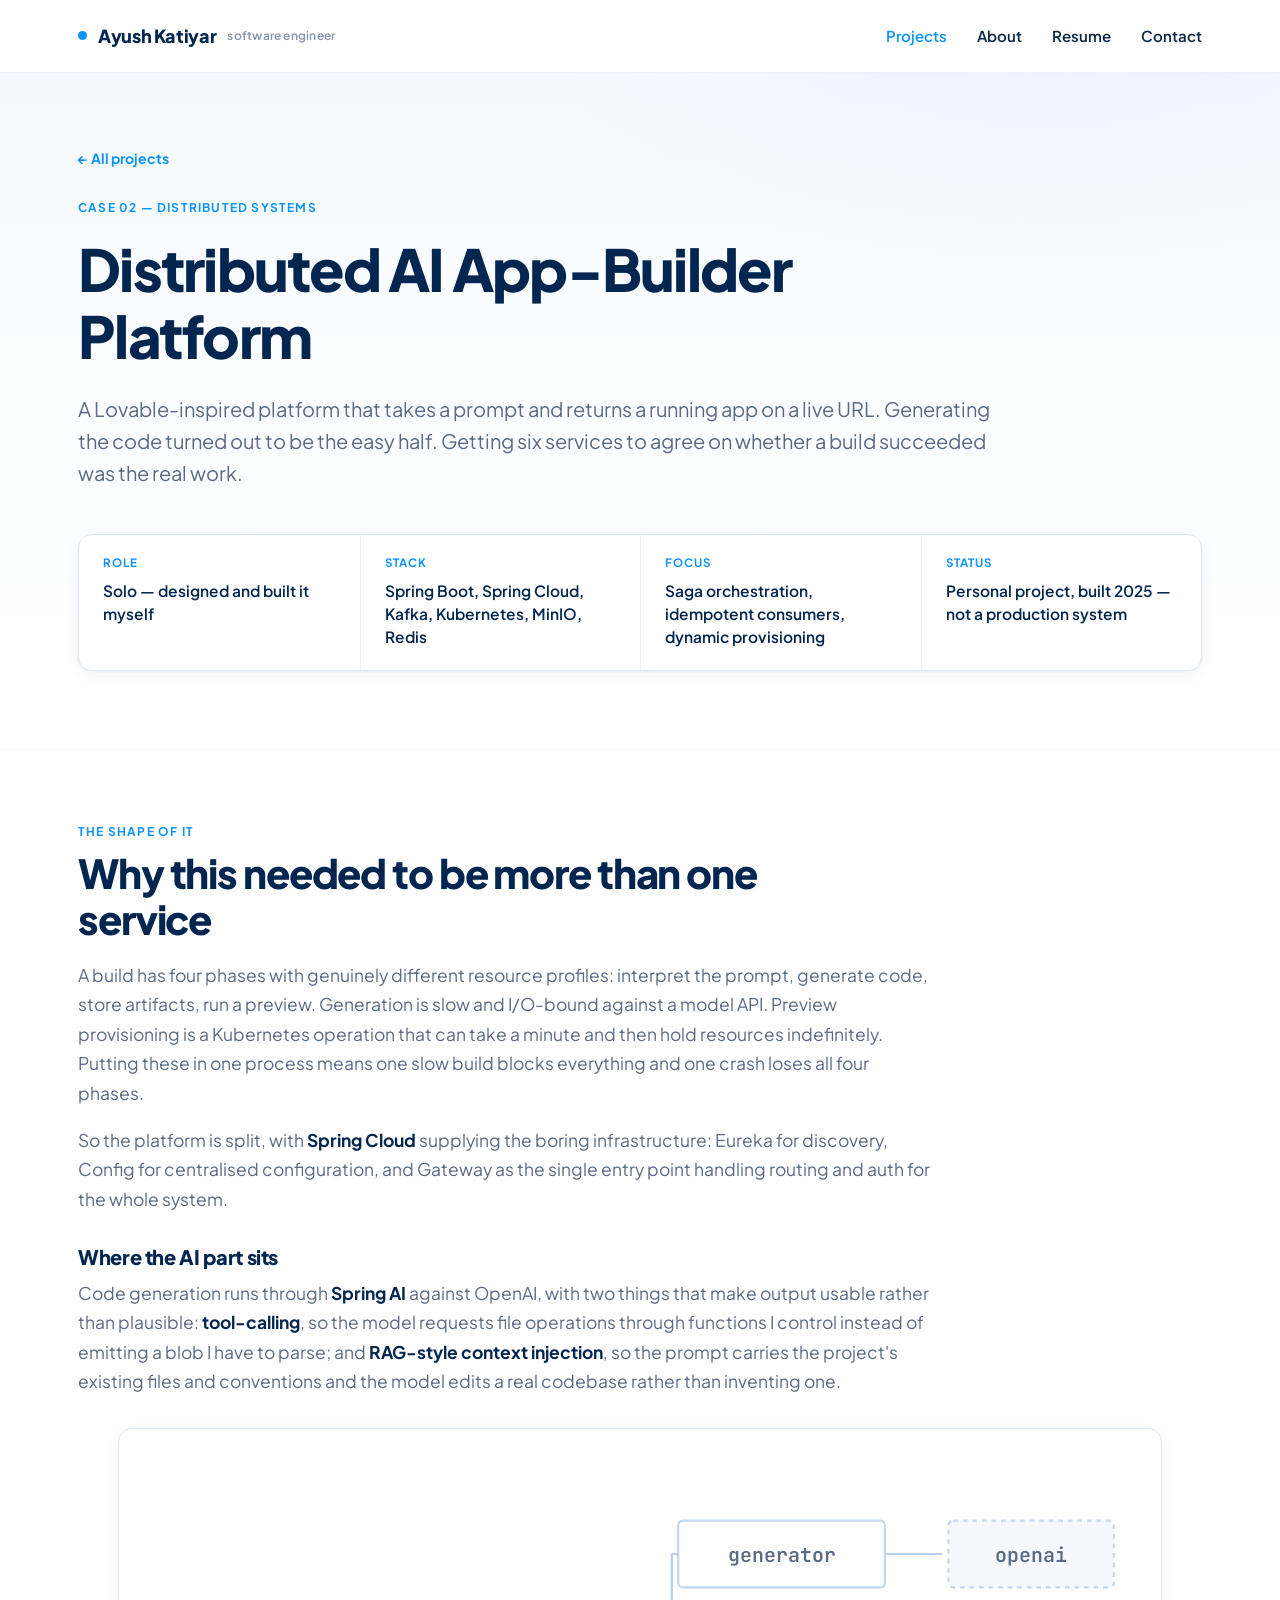
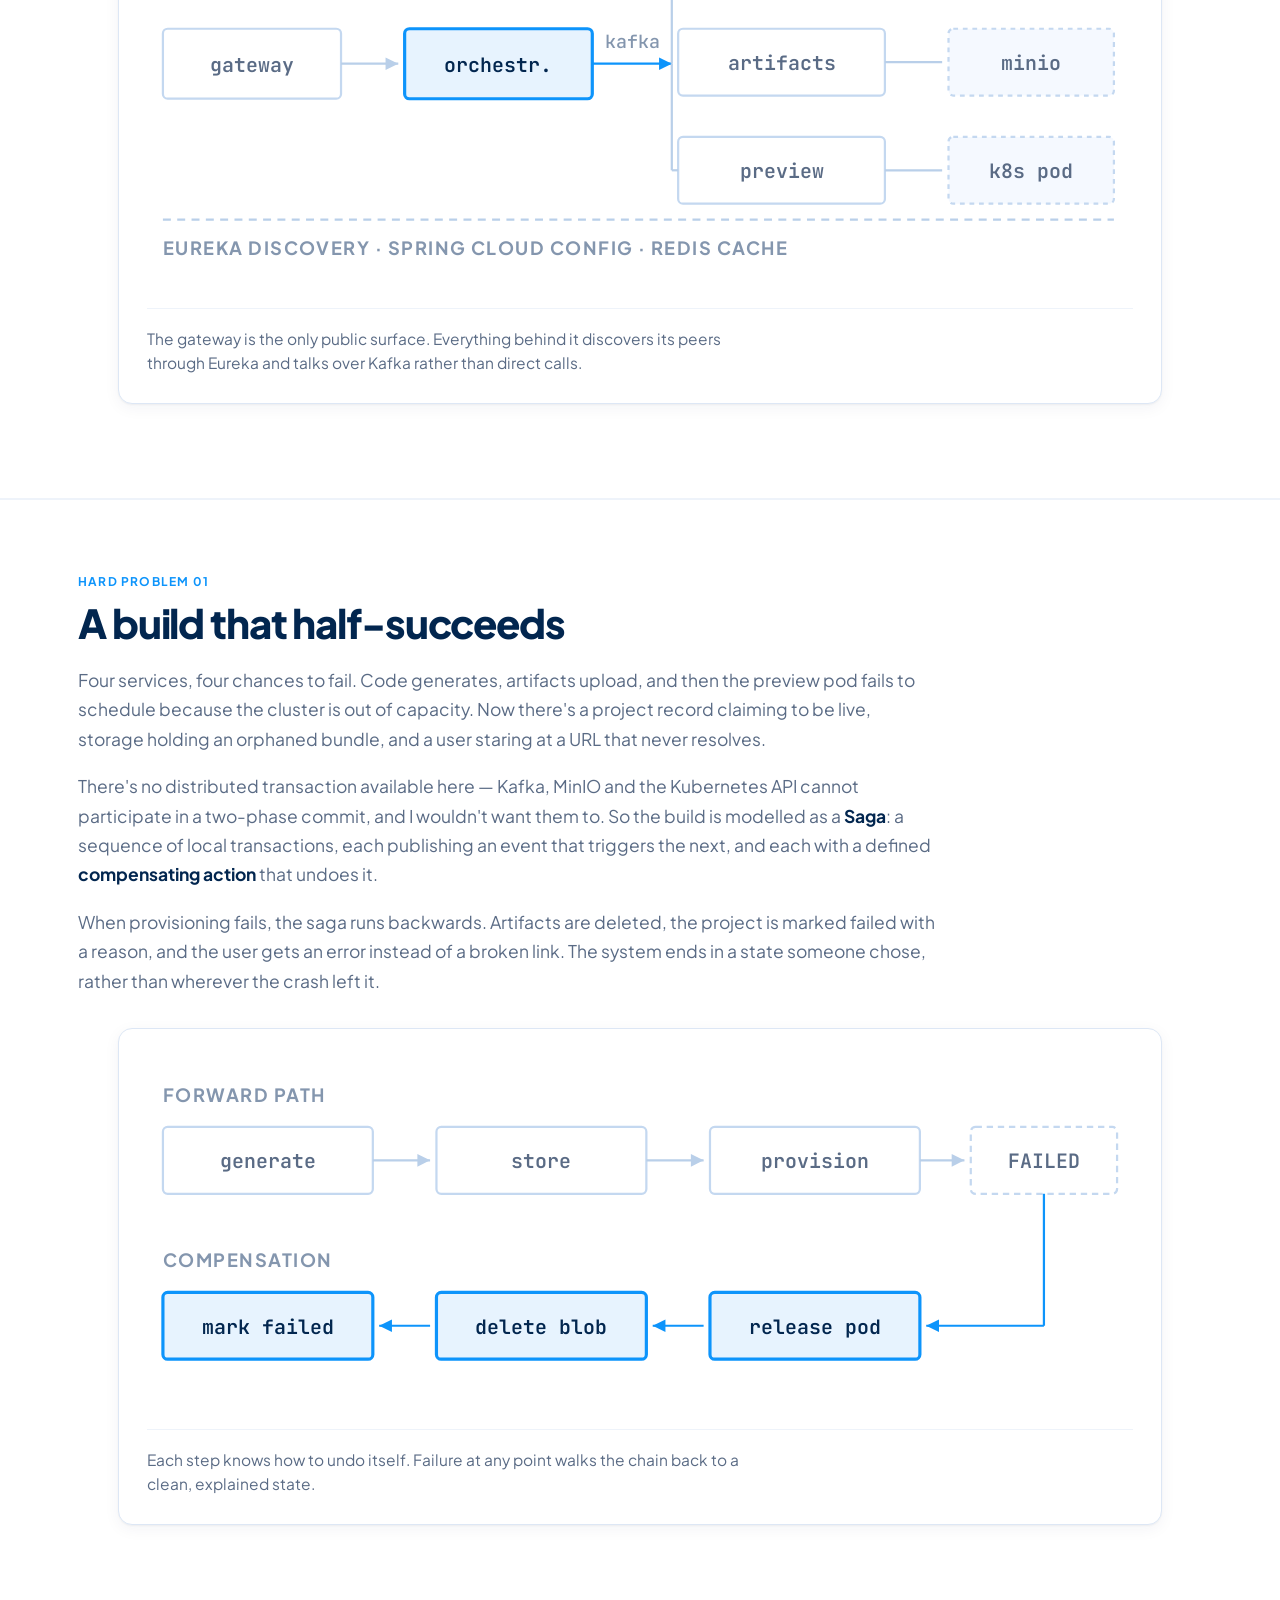
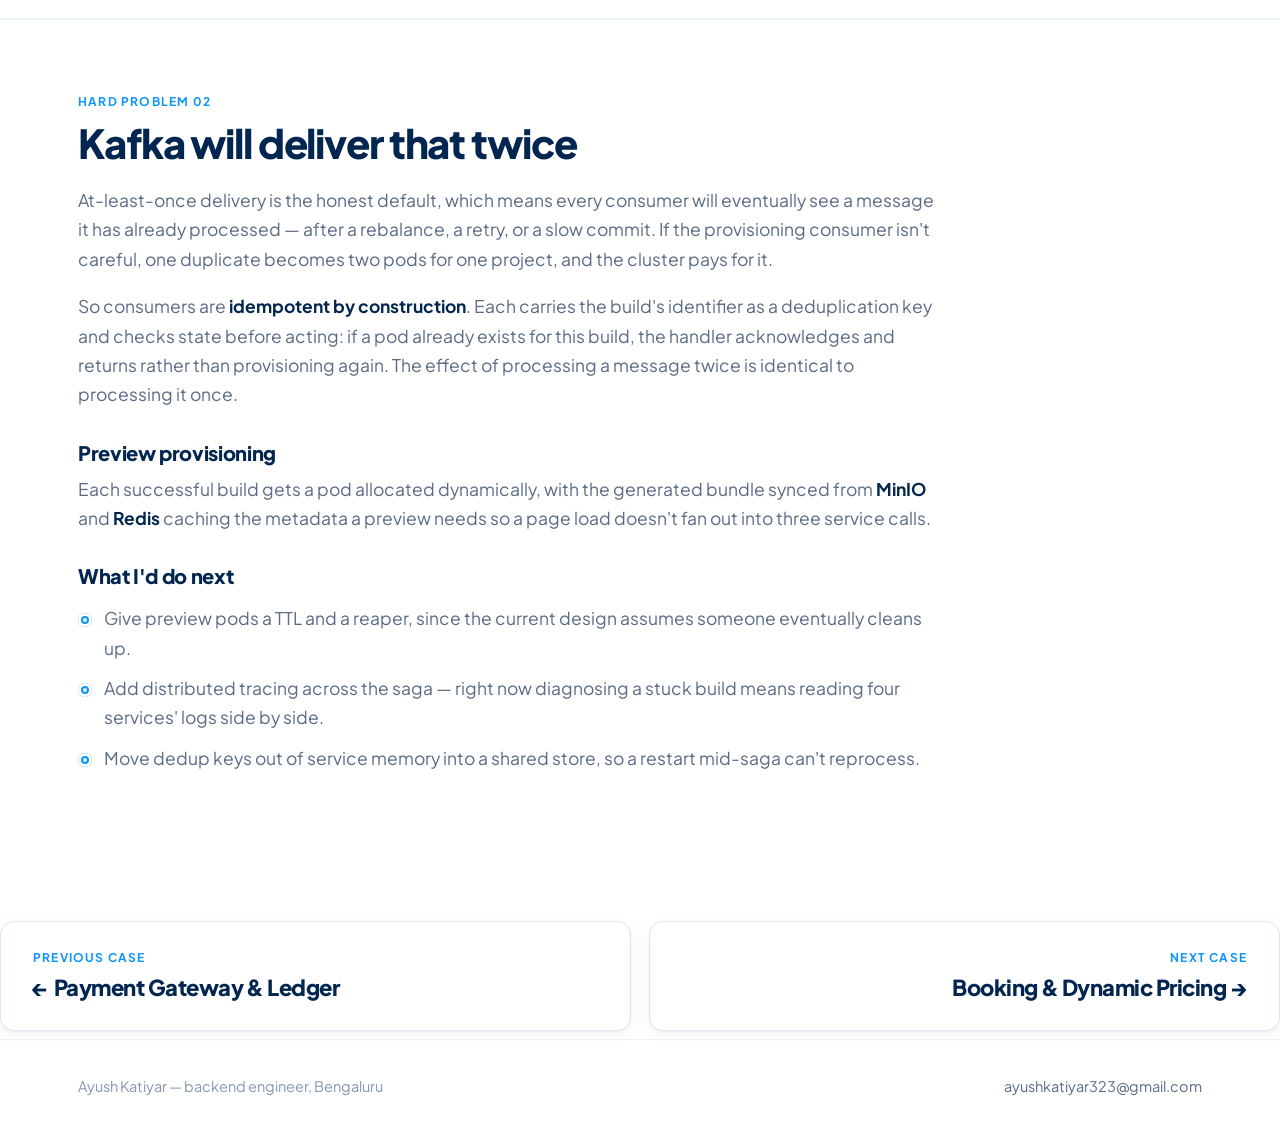
==== ai-platform.html @ 24a3d7e9 "Add portfolio site" ====
<!DOCTYPE html>
<html lang="en">
<head>
<meta charset="utf-8">
<meta name="viewport" content="width=device-width, initial-scale=1">
<title>Distributed AI App-Builder Platform — Ayush Katiyar</title>
<meta name="description" content="A Lovable-inspired microservices platform on Spring Cloud and Kubernetes, using a Kafka Saga with idempotent consumers to keep four services consistent.">
<meta name="theme-color" content="#FFFFFF">
<link rel="preconnect" href="https://fonts.googleapis.com">
<link rel="preconnect" href="https://fonts.gstatic.com" crossorigin>
<link href="https://fonts.googleapis.com/css2?family=Plus+Jakarta+Sans:wght@400;500;600;700;800&family=JetBrains+Mono:wght@400;500;600&display=swap" rel="stylesheet">
<link rel="stylesheet" href="styles.css">
<script>if(!window.matchMedia('(prefers-reduced-motion: reduce)').matches&&'IntersectionObserver' in window){document.documentElement.className+=' anim'}</script>
<link rel="icon" href="data:image/svg+xml,<svg xmlns='http://www.w3.org/2000/svg' viewBox='0 0 100 100'><rect width='100' height='100' rx='22' fill='%2302264F'/><text y='70' x='50' font-size='54' text-anchor='middle' font-family='Helvetica,Arial' font-weight='700' fill='%23FFFFFF'>ak</text></svg>">
</head>
<body class="case">

<nav class="nav">
  <div class="wrap">
    <a class="mark" href="index.html">
      <span class="dot" aria-hidden="true"></span>
      Ayush Katiyar
      <span class="sub">software engineer</span>
    </a>
    <ul>
      <li><a href="index.html#projects" aria-current="true">Projects</a></li>
      <li><a href="index.html#about">About</a></li>
      <li class="hide-sm"><a href="Ayush_Katiyar_Resume.pdf" download>Resume</a></li>
      <li><a href="index.html#contact">Contact</a></li>
    </ul>
  </div>
</nav>

<header class="case-hero">
  <div class="wrap">
    <a class="back" href="index.html#projects">← All projects</a>
    <p class="label label-y" style="margin-top:30px">Case 02 — Distributed systems</p>
    <h1>Distributed AI App-Builder Platform</h1>
    <p class="lede">A Lovable-inspired platform that takes a prompt and returns a running app on a live URL. Generating the code turned out to be the easy half. Getting six services to agree on whether a build succeeded was the real work.</p>
    <dl class="spec">
      <div><dt>Role</dt><dd>Solo — designed and built it myself</dd></div>
      <div><dt>Stack</dt><dd>Spring Boot, Spring Cloud, Kafka, Kubernetes, MinIO, Redis</dd></div>
      <div><dt>Focus</dt><dd>Saga orchestration, idempotent consumers, dynamic provisioning</dd></div>
      <div><dt>Status</dt><dd>Personal project, built 2025 — not a production system</dd></div>
    </dl>
  </div>
</header>

<main>

  <section>
    <div class="wrap">
      <div class="case-body">
        <p class="label">The shape of it</p>
        <div>
          <h2>Why this needed to be more than one service</h2>
          <div class="prose">
            <p>A build has four phases with genuinely different resource profiles: interpret the prompt, generate code, store artifacts, run a preview. Generation is slow and I/O-bound against a model API. Preview provisioning is a Kubernetes operation that can take a minute and then hold resources indefinitely. Putting these in one process means one slow build blocks everything and one crash loses all four phases.</p>
            <p>So the platform is split, with <b>Spring Cloud</b> supplying the boring infrastructure: Eureka for discovery, Config for centralised configuration, and Gateway as the single entry point handling routing and auth for the whole system.</p>
            <h3>Where the AI part sits</h3>
            <p>Code generation runs through <b>Spring AI</b> against OpenAI, with two things that make output usable rather than plausible: <b>tool-calling</b>, so the model requests file operations through functions I control instead of emitting a blob I have to parse; and <b>RAG-style context injection</b>, so the prompt carries the project's existing files and conventions and the model edits a real codebase rather than inventing one.</p>
          </div>

          <figure class="figure">
            <svg viewBox="0 0 620 270" role="img" aria-label="Architecture: gateway routes to generator, artifact and preview services, each registered with Eureka and communicating over Kafka.">
              <g class="node"><rect x="10" y="108" width="112" height="44" rx="3"/><text x="66" y="135" text-anchor="middle">gateway</text></g>
              <line class="edge" x1="122" y1="130" x2="158" y2="130"/>
              <polygon class="arrow" points="158,130 150,126 150,134"/>

              <g class="node on"><rect x="162" y="108" width="118" height="44" rx="3"/><text x="221" y="135" text-anchor="middle">orchestr.</text></g>

              <line class="edge y" x1="280" y1="130" x2="330" y2="130"/>
              <polygon class="arrow y" points="330,130 322,126 322,134"/>
              <text class="edge-label" x="305" y="120" text-anchor="middle">kafka</text>

              <g class="node"><rect x="334" y="40" width="130" height="42" rx="3"/><text x="399" y="66" text-anchor="middle">generator</text></g>
              <g class="node"><rect x="334" y="108" width="130" height="42" rx="3"/><text x="399" y="134" text-anchor="middle">artifacts</text></g>
              <g class="node"><rect x="334" y="176" width="130" height="42" rx="3"/><text x="399" y="202" text-anchor="middle">preview</text></g>

              <line class="edge" x1="330" y1="130" x2="330" y2="61"/><line class="edge" x1="330" y1="61" x2="334" y2="61"/>
              <line class="edge" x1="330" y1="130" x2="330" y2="197"/><line class="edge" x1="330" y1="197" x2="334" y2="197"/>

              <line class="edge" x1="464" y1="61" x2="500" y2="61"/>
              <g class="node ghost"><rect x="504" y="40" width="104" height="42" rx="3"/><text x="556" y="66" text-anchor="middle">openai</text></g>
              <line class="edge" x1="464" y1="129" x2="500" y2="129"/>
              <g class="node ghost"><rect x="504" y="108" width="104" height="42" rx="3"/><text x="556" y="134" text-anchor="middle">minio</text></g>
              <line class="edge" x1="464" y1="197" x2="500" y2="197"/>
              <g class="node ghost"><rect x="504" y="176" width="104" height="42" rx="3"/><text x="556" y="202" text-anchor="middle">k8s pod</text></g>

              <text class="lane-label" x="10" y="250">EUREKA DISCOVERY · SPRING CLOUD CONFIG · REDIS CACHE</text>
              <line class="edge dashed" x1="10" y1="228" x2="608" y2="228"/>
            </svg>
            <figcaption>
              <p>The gateway is the only public surface. Everything behind it discovers its peers through Eureka and talks over Kafka rather than direct calls.</p>
            </figcaption>
          </figure>
        </div>
      </div>
    </div>
  </section>

  <hr class="rule">

  <section>
    <div class="wrap">
      <div class="case-body">
        <p class="label">Hard problem 01</p>
        <div>
          <h2>A build that half-succeeds</h2>
          <div class="prose">
            <p>Four services, four chances to fail. Code generates, artifacts upload, and then the preview pod fails to schedule because the cluster is out of capacity. Now there's a project record claiming to be live, storage holding an orphaned bundle, and a user staring at a URL that never resolves.</p>
            <p>There's no distributed transaction available here — Kafka, MinIO and the Kubernetes API cannot participate in a two-phase commit, and I wouldn't want them to. So the build is modelled as a <b>Saga</b>: a sequence of local transactions, each publishing an event that triggers the next, and each with a defined <b>compensating action</b> that undoes it.</p>
            <p>When provisioning fails, the saga runs backwards. Artifacts are deleted, the project is marked failed with a reason, and the user gets an error instead of a broken link. The system ends in a state someone chose, rather than wherever the crash left it.</p>
          </div>

          <figure class="figure">
            <svg viewBox="0 0 620 220" role="img" aria-label="Saga: generate, store, provision steps forward with compensating actions running backward on failure.">
              <text class="lane-label" x="10" y="28">FORWARD PATH</text>
              <g class="node"><rect x="10" y="44" width="132" height="42" rx="3"/><text x="76" y="70" text-anchor="middle">generate</text></g>
              <g class="node"><rect x="182" y="44" width="132" height="42" rx="3"/><text x="248" y="70" text-anchor="middle">store</text></g>
              <g class="node"><rect x="354" y="44" width="132" height="42" rx="3"/><text x="420" y="70" text-anchor="middle">provision</text></g>
              <g class="node terminal"><rect x="518" y="44" width="92" height="42" rx="3"/><text x="564" y="70" text-anchor="middle">FAILED</text></g>

              <line class="edge" x1="142" y1="65" x2="178" y2="65"/><polygon class="arrow" points="178,65 170,61 170,69"/>
              <line class="edge" x1="314" y1="65" x2="350" y2="65"/><polygon class="arrow" points="350,65 342,61 342,69"/>
              <line class="edge" x1="486" y1="65" x2="514" y2="65"/><polygon class="arrow" points="514,65 506,61 506,69"/>

              <text class="lane-label" x="10" y="132">COMPENSATION</text>
              <g class="node on"><rect x="10" y="148" width="132" height="42" rx="3"/><text x="76" y="174" text-anchor="middle">mark failed</text></g>
              <g class="node on"><rect x="182" y="148" width="132" height="42" rx="3"/><text x="248" y="174" text-anchor="middle">delete blob</text></g>
              <g class="node on"><rect x="354" y="148" width="132" height="42" rx="3"/><text x="420" y="174" text-anchor="middle">release pod</text></g>

              <line class="edge y" x1="350" y1="169" x2="318" y2="169"/><polygon class="arrow y" points="318,169 326,165 326,173"/>
              <line class="edge y" x1="178" y1="169" x2="146" y2="169"/><polygon class="arrow y" points="146,169 154,165 154,173"/>
              <line class="edge y" x1="564" y1="86" x2="564" y2="169"/><line class="edge y" x1="564" y1="169" x2="490" y2="169"/>
              <polygon class="arrow y" points="490,169 498,165 498,173"/>
            </svg>
            <figcaption>
              <p>Each step knows how to undo itself. Failure at any point walks the chain back to a clean, explained state.</p>
            </figcaption>
          </figure>
        </div>
      </div>
    </div>
  </section>

  <hr class="rule">

  <section>
    <div class="wrap">
      <div class="case-body">
        <p class="label">Hard problem 02</p>
        <div>
          <h2>Kafka will deliver that twice</h2>
          <div class="prose">
            <p>At-least-once delivery is the honest default, which means every consumer will eventually see a message it has already processed — after a rebalance, a retry, or a slow commit. If the provisioning consumer isn't careful, one duplicate becomes two pods for one project, and the cluster pays for it.</p>
            <p>So consumers are <b>idempotent by construction</b>. Each carries the build's identifier as a deduplication key and checks state before acting: if a pod already exists for this build, the handler acknowledges and returns rather than provisioning again. The effect of processing a message twice is identical to processing it once.</p>
            <h3>Preview provisioning</h3>
            <p>Each successful build gets a pod allocated dynamically, with the generated bundle synced from <b>MinIO</b> and <b>Redis</b> caching the metadata a preview needs so a page load doesn't fan out into three service calls.</p>
            <h3>What I'd do next</h3>
            <ul>
              <li>Give preview pods a TTL and a reaper, since the current design assumes someone eventually cleans up.</li>
              <li>Add distributed tracing across the saga — right now diagnosing a stuck build means reading four services' logs side by side.</li>
              <li>Move dedup keys out of service memory into a shared store, so a restart mid-saga can't reprocess.</li>
            </ul>
          </div>
        </div>
      </div>
    </div>
  </section>

  <div class="nextprev">
    <a href="payment-gateway.html">
      <span class="label">Previous case</span>
      <h3>← Payment Gateway &amp; Ledger</h3>
    </a>
    <a class="r" href="booking-engine.html">
      <span class="label">Next case</span>
      <h3>Booking &amp; Dynamic Pricing →</h3>
    </a>
  </div>

</main>

<footer>
  <div class="wrap">
    <span>Ayush Katiyar — backend engineer, Bengaluru</span>
    <span><a href="mailto:ayushkatiyar323@gmail.com?subject=Hi%20Ayush" data-email="ayushkatiyar323@gmail.com">ayushkatiyar323@gmail.com</a></span>
  </div>
</footer>

<script src="app.js"></script>
</body>
</html>
---- styles.css ----
/* ============================================================
   Ayush Katiyar — portfolio
   Fintech-product visual language: navy type on white,
   dodger-blue actions, rounded cards, soft blue shadows.
   ============================================================ */

:root{
  --white:#FFFFFF;
  --tint:#F5F9FF;
  --tint-2:#EBF3FF;
  --navy:#02264F;
  --navy-2:#063A78;
  --ink:#0B2545;
  --muted:#5A6B85;
  --muted-2:#8496AE;
  --line:#DDE7F5;
  --line-2:#EEF3FA;
  --blue:#0D94FB;
  --blue-dark:#0A7BD1;
  --blue-soft:#E7F3FE;
  --green:#12A67B;
  --shadow:0 1px 2px rgba(2,38,82,.05),0 4px 16px rgba(2,38,82,.05);
  --shadow-lift:0 8px 30px rgba(2,38,82,.11);

  --sans:"Plus Jakarta Sans",system-ui,-apple-system,sans-serif;
  --mono:"JetBrains Mono",ui-monospace,monospace;

  --r:14px;
  --r-sm:10px;
  --gutter:28px;
  --max:1180px;
}

*{box-sizing:border-box}
html{-webkit-text-size-adjust:100%;scroll-behavior:smooth}
body{
  margin:0;
  background:var(--white);
  color:var(--ink);
  font:400 17.5px/1.68 var(--sans);
  -webkit-font-smoothing:antialiased;
}
::selection{background:var(--blue);color:#fff}
h1,h2,h3,h4{font-family:var(--sans);color:var(--navy);margin:0;line-height:1.14;letter-spacing:-.022em;font-weight:800}
p{margin:0}
a{color:var(--blue);text-decoration:none}
a:hover{color:var(--blue-dark)}
:focus-visible{outline:2.5px solid var(--blue);outline-offset:3px;border-radius:4px}
img,svg{max-width:100%}
code{font-family:var(--mono);font-size:.9em;background:var(--tint-2);color:var(--navy-2);padding:2px 6px;border-radius:5px}

.wrap{width:100%;max-width:var(--max);margin:0 auto;padding:0 var(--gutter)}
.rule{border:0;border-top:1px solid var(--line-2);margin:0}

/* eyebrow label */
.label{
  font:700 12px/1 var(--sans);
  letter-spacing:.1em;text-transform:uppercase;color:var(--blue);
}
.label-y{color:var(--blue)}

/* pill badge */
.badge{
  display:inline-flex;align-items:center;gap:9px;
  background:var(--blue-soft);color:var(--navy-2);
  border-radius:999px;padding:9px 16px;
  font:600 14px/1 var(--sans);
}
.badge .dot{width:8px;height:8px;border-radius:50%;background:var(--green);flex:none}

/* ---------------- nav ---------------- */
.nav{
  position:sticky;top:0;z-index:40;
  background:rgba(255,255,255,.92);
  backdrop-filter:blur(12px);
  border-bottom:1px solid var(--line-2);
}
.nav .wrap{display:flex;align-items:center;gap:24px;height:72px}
.nav .mark{
  display:flex;align-items:center;gap:11px;flex:1;min-width:0;
  font-weight:800;font-size:18px;color:var(--navy);letter-spacing:-.02em;
}
.nav .mark:hover{color:var(--navy)}
.nav .mark .dot{width:9px;height:9px;border-radius:50%;background:var(--blue);flex:none}
.nav .mark .sub{font:600 12px/1 var(--sans);color:var(--muted-2);letter-spacing:.02em}
.nav ul{display:flex;align-items:center;gap:30px;margin:0;padding:0;list-style:none}
.nav ul a{font:600 15px/1 var(--sans);color:var(--ink)}
.nav ul a:hover{color:var(--blue)}
.nav ul a[aria-current]{color:var(--blue)}

/* ---------------- buttons ---------------- */
.btn{
  display:inline-flex;align-items:center;justify-content:center;gap:8px;
  font:700 15px/1 var(--sans);
  padding:15px 24px;border-radius:999px;
  border:1.5px solid var(--line);background:var(--white);color:var(--navy);
  cursor:pointer;box-shadow:var(--shadow);
  transition:border-color .16s ease,color .16s ease,box-shadow .2s ease,transform .16s ease,background .16s ease;
}
.btn:hover{border-color:var(--blue);color:var(--blue);box-shadow:var(--shadow-lift);transform:translateY(-2px)}
.btn-fill{background:var(--blue);border-color:var(--blue);color:#fff}
.btn-fill:hover{background:var(--blue-dark);border-color:var(--blue-dark);color:#fff}
.btn-ghost{background:transparent;border-color:rgba(255,255,255,.35);color:#fff;box-shadow:none}
.btn-ghost:hover{background:rgba(255,255,255,.1);border-color:#fff;color:#fff}

/* ---------------- hero ---------------- */
.hero{
  position:relative;overflow:hidden;
  background:
    radial-gradient(900px 460px at 78% -8%,var(--tint-2) 0%,rgba(235,243,255,0) 70%),
    linear-gradient(180deg,var(--tint) 0%,var(--white) 78%);
}
.hero-top{padding:88px 0 60px;position:relative}
.hero h1{
  font-size:clamp(38px,5.6vw,66px);
  max-width:20ch;margin-top:26px;letter-spacing:-.03em;line-height:1.08;
}
.hero h1 em{font-style:normal;color:var(--blue)}
.hero .lede{
  margin-top:24px;max-width:56ch;color:var(--muted);
  font-size:clamp(17.5px,1.6vw,20px);line-height:1.62;
}
.hero .lede b{color:var(--navy);font-weight:700}
.hero-actions{display:flex;flex-wrap:wrap;gap:12px;margin-top:34px}
.hero-meta{
  display:flex;flex-wrap:wrap;gap:8px;margin-top:38px;align-items:center;
}
.hero-meta span{
  font:600 13px/1 var(--sans);color:var(--muted);
  background:var(--white);border:1px solid var(--line);
  border-radius:999px;padding:9px 14px;box-shadow:var(--shadow);
}
.hero-meta span::before{content:none}

/* work peek cards at the fold */
.peek{padding-bottom:64px}
.peek-head{display:flex;justify-content:space-between;align-items:baseline;padding:0 0 20px;gap:20px}
.peek-head .label{color:var(--muted-2)}
.peek-grid{display:grid;grid-template-columns:repeat(3,1fr);gap:18px;background:transparent;border:0}
.peek-card{
  background:var(--white);border:1px solid var(--line);border-radius:var(--r);
  padding:26px 24px 24px;display:flex;flex-direction:column;gap:11px;
  box-shadow:var(--shadow);
  transition:box-shadow .22s ease,transform .22s ease,border-color .22s ease;
}
.peek-card:hover{box-shadow:var(--shadow-lift);transform:translateY(-4px);border-color:var(--blue)}
.peek-card h3{font-size:20px;line-height:1.25}
.peek-card p{font-size:15.5px;color:var(--muted);line-height:1.5}
.peek-card .go{margin-top:auto;font:700 14px/1 var(--sans);color:var(--blue);display:inline-block}

/* ---------------- stat band ---------------- */
.stats{background:var(--navy);border:0;padding:56px 0}
.stat-grid{display:grid;grid-template-columns:repeat(4,1fr);gap:20px}
.stat{color:#fff}
.stat .n{font-size:clamp(32px,3.8vw,46px);font-weight:800;letter-spacing:-.03em;color:#fff;line-height:1.05}
.stat .n small{font-size:.55em;font-weight:700;color:var(--blue);margin-left:2px}
.stat p{margin-top:10px;color:#AFC6E4;font-size:15px;line-height:1.45}

/* ---------------- sections ---------------- */
section{padding:92px 0;border-top:1px solid var(--line-2)}
.section-tint{background:var(--tint)}
.sec-head{display:grid;grid-template-columns:1fr;gap:0;margin-bottom:52px;max-width:none}
.sec-head h2{font-size:clamp(30px,4.2vw,46px);letter-spacing:-.028em;max-width:24ch;margin-top:14px}
.sec-head .sub{color:var(--muted);margin-top:18px;max-width:62ch;font-size:18px}

/* ---------------- work list ---------------- */
.entry{
  display:grid;grid-template-columns:minmax(0,1fr) 340px;gap:30px;
  background:var(--white);border:1px solid var(--line);border-radius:var(--r);
  padding:32px;margin-bottom:22px;box-shadow:var(--shadow);
  transition:box-shadow .22s ease,border-color .22s ease;
}
.entry:hover{box-shadow:var(--shadow-lift);border-color:#C9DDF6}
.entry:last-of-type{margin-bottom:0}
.entry-main{display:flex;flex-direction:column;min-width:0}
.entry-cta{margin-top:auto;padding-top:24px}
.entry h3{font-size:clamp(23px,2.6vw,30px);letter-spacing:-.026em}
.entry h3 a{color:var(--navy)}
.entry h3 a:hover{color:var(--blue)}
.entry .kicker{margin-bottom:12px}
.entry .body{color:var(--muted);margin-top:14px;max-width:60ch;font-size:17px}
.entry .body b{color:var(--navy);font-weight:700}
.stack{display:flex;flex-wrap:wrap;gap:7px;margin-top:18px}
.stack span{
  font:600 12.5px/1 var(--mono);color:var(--navy-2);
  background:var(--blue-soft);border-radius:6px;padding:8px 10px;
}
.entry .aside{
  background:var(--tint);border:1px solid var(--line-2);border-radius:var(--r-sm);
  padding:24px;align-self:stretch;
}
.entry .aside dt{
  font:700 12px/1 var(--sans);letter-spacing:.09em;text-transform:uppercase;
  color:var(--blue);margin-bottom:9px;
}
.entry .aside dd{margin:0 0 18px;color:var(--muted);font-size:15.5px;line-height:1.55}
.entry .aside dd:last-child{margin-bottom:0}

/* ---------------- about ---------------- */
.about-grid{display:grid;grid-template-columns:1.1fr .9fr;gap:56px}
.prose p{margin-bottom:18px;color:var(--muted);font-size:17.5px}
.prose p:last-child{margin-bottom:0}
.prose b{color:var(--navy);font-weight:700}
.pull{
  font-size:clamp(21px,2.4vw,27px);font-weight:700;line-height:1.35;
  letter-spacing:-.02em;color:var(--navy);
  background:var(--blue-soft);border-left:4px solid var(--blue);
  border-radius:0 var(--r-sm) var(--r-sm) 0;
  padding:24px 26px;margin:32px 0;
}
.principles{margin:0;padding:0;list-style:none;counter-reset:p;display:grid;gap:14px}
.principles li{
  counter-increment:p;background:var(--white);
  border:1px solid var(--line);border-radius:var(--r-sm);padding:22px 24px;
  display:grid;grid-template-columns:38px 1fr;gap:16px;box-shadow:var(--shadow);
  transition:border-color .2s ease,box-shadow .2s ease;
}
.principles li:hover{border-color:var(--blue);box-shadow:var(--shadow-lift)}
.principles li::before{
  content:counter(p,decimal-leading-zero);
  font:800 13px/1.7 var(--sans);color:var(--blue);
  background:var(--blue-soft);border-radius:8px;
  width:34px;height:34px;display:grid;place-items:center;
}
.principles h4{font-size:18.5px;letter-spacing:-.018em;line-height:1.3}
.principles p{color:var(--muted);font-size:16px;margin-top:7px;line-height:1.55}

.facts{
  background:var(--white);border:1px solid var(--line);
  border-radius:var(--r);box-shadow:var(--shadow);overflow:hidden;
}
.facts .row{display:flex;justify-content:space-between;gap:18px;padding:16px 22px;border-top:1px solid var(--line-2)}
.facts .row:first-child{border-top:none}
.facts dt{font:700 12px/1.6 var(--sans);letter-spacing:.08em;text-transform:uppercase;color:var(--muted-2)}
.facts dd{margin:0;text-align:right;font-size:16px;font-weight:600;color:var(--navy)}
.edu{margin-top:26px;background:var(--white);border:1px solid var(--line);border-radius:var(--r);padding:6px 22px;box-shadow:var(--shadow)}
.edu > .label{padding-top:18px;display:block}
.edu h4{font-size:17px;margin-bottom:4px}
.edu .item{padding:18px 0;border-top:1px solid var(--line-2)}
.edu .item:first-of-type{border-top:none}
.edu p{color:var(--muted);font-size:15.5px}
.edu .score{font:700 13px/1 var(--sans);color:var(--green);margin-top:9px;letter-spacing:.02em}

/* ---------------- diagrams ---------------- */
.figure{
  border:1px solid var(--line);background:var(--white);
  border-radius:var(--r);padding:28px;box-shadow:var(--shadow);
}
.figure svg{width:100%;height:auto;display:block}
.figure figcaption{
  margin-top:22px;padding-top:18px;border-top:1px solid var(--line-2);
  color:var(--muted);font-size:15.5px;line-height:1.55;
  display:flex;gap:20px;justify-content:space-between;align-items:flex-start;flex-wrap:wrap;
}
.figure figcaption p{max-width:56ch}
.node rect{fill:var(--white);stroke:#C4D8F0;stroke-width:1.4}
.node text{font:600 12.5px var(--mono);fill:var(--muted)}
.node.on rect{stroke:var(--blue);stroke-width:2;fill:var(--blue-soft)}
.node.on text{fill:var(--navy)}
.node.terminal rect{stroke-dasharray:4 3}
.node.ghost rect{fill:var(--tint);stroke-dasharray:3 3}
.edge{stroke:#B9CFE9;stroke-width:1.4;fill:none}
.edge.dashed{stroke-dasharray:5 4}
.edge.y{stroke:var(--blue)}
.arrow{fill:#B9CFE9}
.arrow.y{fill:var(--blue)}
.edge-label{font:500 11.5px var(--mono);fill:var(--muted-2)}
.lane-label{font:700 11.5px var(--sans);fill:var(--muted-2);letter-spacing:.08em}
.lane-bg{fill:var(--tint)}
#token circle{fill:var(--blue)}
#token{transition:transform .85s cubic-bezier(.5,.05,.3,1);opacity:0}
#token.live{opacity:1}
.run{
  font:700 13.5px/1 var(--sans);
  padding:12px 18px;border:1.5px solid var(--line);border-radius:999px;
  background:var(--white);color:var(--navy);cursor:pointer;white-space:nowrap;
  transition:border-color .16s ease,color .16s ease;
}
.run:hover{border-color:var(--blue);color:var(--blue)}

/* ---------------- case study page ---------------- */
.case-hero{
  padding:70px 0 60px;
  background:
    radial-gradient(760px 380px at 82% -12%,var(--tint-2) 0%,rgba(235,243,255,0) 72%),
    linear-gradient(180deg,var(--tint) 0%,var(--white) 88%);
}
.back{font:700 14px/1 var(--sans);color:var(--blue)}
.back:hover{color:var(--blue-dark)}
.case-hero h1{font-size:clamp(33px,5vw,58px);letter-spacing:-.03em;max-width:22ch;margin-top:22px}
.case-hero .lede{margin-top:24px;max-width:62ch;color:var(--muted);font-size:clamp(17.5px,1.6vw,20px);line-height:1.62}
.spec{
  display:grid;grid-template-columns:repeat(4,1fr);gap:0;
  background:var(--white);border:1px solid var(--line);
  border-radius:var(--r);margin-top:44px;box-shadow:var(--shadow);overflow:hidden;
}
.spec div{padding:22px 24px;border-left:1px solid var(--line-2)}
.spec div:first-child{border-left:0}
.spec dt{font:700 11.5px/1 var(--sans);letter-spacing:.09em;text-transform:uppercase;color:var(--blue);margin-bottom:10px}
.spec dd{margin:0;font-size:15.5px;line-height:1.5;color:var(--navy);font-weight:600}
.case section{padding:76px 0}
.case-body{display:grid;grid-template-columns:1fr;gap:0}
.case-body > .label{margin-bottom:12px}
.case-body h2{font-size:clamp(26px,3.4vw,40px);letter-spacing:-.028em;max-width:26ch}
.case-body .prose{max-width:66ch;margin-top:20px}
.case-body .prose h3{font-size:20px;margin:32px 0 10px;letter-spacing:-.018em}
.case-body .prose ul{margin:16px 0;padding-left:0;list-style:none}
.case-body .prose li{position:relative;padding-left:26px;margin-bottom:11px;color:var(--muted)}
.case-body .prose li::before{
  content:"";position:absolute;left:0;top:.52em;
  width:14px;height:14px;border-radius:50%;
  background:var(--blue-soft);
  box-shadow:inset 0 0 0 3px var(--white),inset 0 0 0 5px var(--blue);
}
.case-body .prose li b{color:var(--navy);font-weight:700}
.case-body .figure{margin-top:32px}
.code{
  font:500 14px/1.75 var(--mono);color:#CFE3FA;
  background:var(--navy);border:0;border-radius:var(--r-sm);
  padding:22px 24px;margin-top:24px;overflow-x:auto;white-space:pre;
  box-shadow:var(--shadow);
}
.code b{color:#7CC5FF;font-weight:600}
.nextprev{display:grid;grid-template-columns:1fr 1fr;gap:18px;padding:56px 0 8px}
.nextprev a{
  background:var(--white);border:1px solid var(--line);border-radius:var(--r);
  padding:30px 32px;display:block;box-shadow:var(--shadow);
  transition:box-shadow .22s ease,border-color .22s ease,transform .22s ease;
}
.nextprev a:hover{box-shadow:var(--shadow-lift);border-color:var(--blue);transform:translateY(-3px)}
.nextprev .label{margin-bottom:11px;display:block}
.nextprev h3{font-size:22px;letter-spacing:-.024em}
.nextprev .r{text-align:right}

/* ---------------- closing CTA band ---------------- */
.cta-band{background:var(--navy);border:0;padding:82px 0}
.cta-band h2{color:#fff;font-size:clamp(29px,4vw,46px);max-width:24ch;letter-spacing:-.028em}
.cta-band p{color:#AFC6E4;margin-top:18px;max-width:52ch;font-size:18px}
.cta-band .row{display:flex;flex-wrap:wrap;gap:12px;margin-top:34px}

/* ---------------- contact ---------------- */
.contact{background:var(--tint)}
.contact h2{font-size:clamp(30px,4.4vw,50px);letter-spacing:-.03em;max-width:22ch;margin-top:16px}
.rows{
  margin-top:40px;max-width:800px;background:var(--white);
  border:1px solid var(--line);border-radius:var(--r);
  box-shadow:var(--shadow);overflow:hidden;
}
.crow{display:flex;align-items:center;gap:22px;padding:20px 26px;border-top:1px solid var(--line-2)}
.crow:first-child{border-top:none}
.crow .lbl{
  font:700 11.5px/1 var(--sans);letter-spacing:.09em;text-transform:uppercase;
  color:var(--muted-2);width:96px;flex:none;
}
.crow .val{font-size:clamp(16.5px,1.8vw,19px);font-weight:600;color:var(--navy);flex:1;min-width:0;overflow-wrap:anywhere}
.crow .val a{color:var(--navy)}
.crow .val a:hover{color:var(--blue)}
.copy{
  font:700 12px/1 var(--sans);letter-spacing:.06em;text-transform:uppercase;
  background:var(--white);border:1.5px solid var(--line);border-radius:999px;
  padding:10px 14px;color:var(--muted);cursor:pointer;
  transition:border-color .16s ease,color .16s ease;
}
.copy:hover{border-color:var(--blue);color:var(--blue)}

footer{padding:34px 0 46px;color:var(--muted-2);font-size:14.5px;border-top:1px solid var(--line-2)}
footer .wrap{display:flex;justify-content:space-between;gap:18px;flex-wrap:wrap}
footer a{color:var(--muted)}
footer a:hover{color:var(--blue)}

/* ---------------- responsive ---------------- */
@media (max-width:1000px){
  .entry{grid-template-columns:1fr;gap:24px;padding:26px}
  .entry-cta{margin-top:0;padding-top:20px}
  .about-grid{grid-template-columns:1fr;gap:44px}
  .spec{grid-template-columns:repeat(2,1fr)}
  .spec div:nth-child(3){border-left:0}
  .spec div:nth-child(n+3){border-top:1px solid var(--line-2)}
  .peek-grid{grid-template-columns:1fr}
  .stat-grid{grid-template-columns:repeat(2,1fr);gap:28px}
  section{padding:70px 0}
  .hero-top{padding:60px 0 46px}
}
@media (max-width:620px){
  :root{--gutter:20px}
  body{font-size:17px}
  .nav .wrap{height:64px;gap:14px}
  .nav .mark .sub{display:none}
  .nav ul{gap:16px}
  .nav ul li.hide-sm{display:none}
  .nav ul a{font-size:14px}
  .spec{grid-template-columns:1fr}
  .spec div{border-left:0;border-top:1px solid var(--line-2)}
  .spec div:first-child{border-top:0}
  .stat-grid{grid-template-columns:1fr;gap:24px}
  .nextprev{grid-template-columns:1fr}
  .nextprev .r{text-align:left}
  .crow{flex-wrap:wrap;gap:10px;padding:18px 20px}
  .crow .lbl{width:100%}
  .figure{padding:18px}
  .pull{padding:20px}
  .case section{padding:56px 0}
  .btn{width:100%}
  .hero-actions,.cta-band .row{flex-direction:column;align-items:stretch}
}

/* ============================================================
   MOTION — gated on html.anim, which is only added when the
   visitor has not asked for reduced motion.
   ============================================================ */

.progress{
  position:fixed;top:0;left:0;height:3px;width:100%;
  background:var(--blue);transform:scaleX(0);transform-origin:0 50%;
  z-index:60;pointer-events:none;
}
html:not(.anim) .progress{display:none}

.nav{transition:box-shadow .25s ease,background .25s ease}
.nav .wrap{transition:height .25s ease}
.nav.scrolled{box-shadow:0 2px 14px rgba(2,38,82,.07)}
.nav.scrolled .wrap{height:62px}

/* scroll reveal */
html.anim .sec-head,
html.anim .entry,
html.anim .peek-card,
html.anim .principles li,
html.anim .facts,
html.anim .edu .item,
html.anim .crow,
html.anim .spec div,
html.anim .nextprev a,
html.anim .figure,
html.anim .code,
html.anim .pull,
html.anim .stat,
html.anim .case-body h2,
html.anim .case-body .prose,
html.anim .about-grid .prose{
  opacity:0;transform:translateY(22px);
  transition:opacity .72s cubic-bezier(.22,.61,.36,1),transform .72s cubic-bezier(.22,.61,.36,1);
  will-change:opacity,transform;
}
html.anim .in{opacity:1 !important;transform:none !important}

/* hero entrance */
@keyframes riseIn{from{opacity:0;transform:translateY(24px)}to{opacity:1;transform:none}}
html.anim .hero-top .badge,
html.anim .hero h1,
html.anim .hero .lede,
html.anim .hero-actions,
html.anim .hero-meta,
html.anim .peek-head,
html.anim .case-hero .back,
html.anim .case-hero .label,
html.anim .case-hero h1,
html.anim .case-hero .lede,
html.anim .cta-band h2,
html.anim .cta-band p,
html.anim .cta-band .row{
  animation:riseIn .85s cubic-bezier(.22,.61,.36,1) both;
}
html.anim .hero-top .badge{animation-delay:.04s}
html.anim .hero h1{animation-duration:1s;animation-delay:.12s}
html.anim .hero .lede{animation-delay:.26s}
html.anim .hero-actions{animation-delay:.38s}
html.anim .hero-meta{animation-delay:.48s}
html.anim .peek-head{animation-delay:.56s}
html.anim .case-hero .back{animation-delay:.04s}
html.anim .case-hero .label{animation-delay:.1s}
html.anim .case-hero h1{animation-duration:1s;animation-delay:.16s}
html.anim .case-hero .lede{animation-delay:.3s}
html.anim .hero h1 em{display:inline-block;animation:riseIn .95s cubic-bezier(.22,.61,.36,1) .4s both}

/* the CTA band animates when scrolled to, not on load */
html.anim .cta-band h2,
html.anim .cta-band p,
html.anim .cta-band .row{animation-play-state:paused}
html.anim .cta-band.in h2,
html.anim .cta-band.in p,
html.anim .cta-band.in .row{animation-play-state:running}

/* diagram draw-in */
html.anim .figure svg .node,
html.anim .figure svg text,
html.anim .figure svg polygon,
html.anim .figure svg line,
html.anim .figure svg rect.lane-bg{
  opacity:0;
  transition:opacity .5s ease,stroke-dashoffset .85s cubic-bezier(.4,0,.3,1);
}
html.anim .figure svg.drawn .node,
html.anim .figure svg.drawn text,
html.anim .figure svg.drawn polygon,
html.anim .figure svg.drawn line,
html.anim .figure svg.drawn rect.lane-bg{opacity:1}

@keyframes glow{0%,100%{stroke-opacity:1}50%{stroke-opacity:.4}}
html.anim .node.on rect{animation:glow 2.6s ease-in-out infinite}

/* hover micro-interactions */
.peek-card .go{transition:transform .28s cubic-bezier(.22,.61,.36,1);display:inline-block}
.peek-card:hover .go{transform:translateX(6px)}
.nextprev h3{transition:transform .28s cubic-bezier(.22,.61,.36,1)}
.nextprev a:hover h3{transform:translateX(5px)}
.nextprev a.r:hover h3{transform:translateX(-5px)}
.stack span{transition:background .18s ease,color .18s ease}
.entry:hover .stack span{background:#DCEDFE}

@media (prefers-reduced-motion:reduce){
  *,*::before,*::after{
    animation-duration:.001ms !important;
    animation-iteration-count:1 !important;
    transition-duration:.001ms !important;
  }
  .progress{display:none}
}

/* ---------------- toast ---------------- */
.toast{
  position:fixed;left:50%;bottom:26px;z-index:70;
  transform:translate(-50%,14px);
  background:var(--navy);color:#fff;
  font:600 14.5px/1.3 var(--sans);
  padding:14px 20px;border-radius:999px;
  box-shadow:0 10px 30px rgba(2,38,82,.28);
  opacity:0;pointer-events:none;
  transition:opacity .22s ease,transform .22s ease;
  max-width:calc(100vw - 40px);text-align:center;
}
.toast.show{opacity:1;transform:translate(-50%,0)}
@media (prefers-reduced-motion:reduce){
  .toast{transition:none}
}
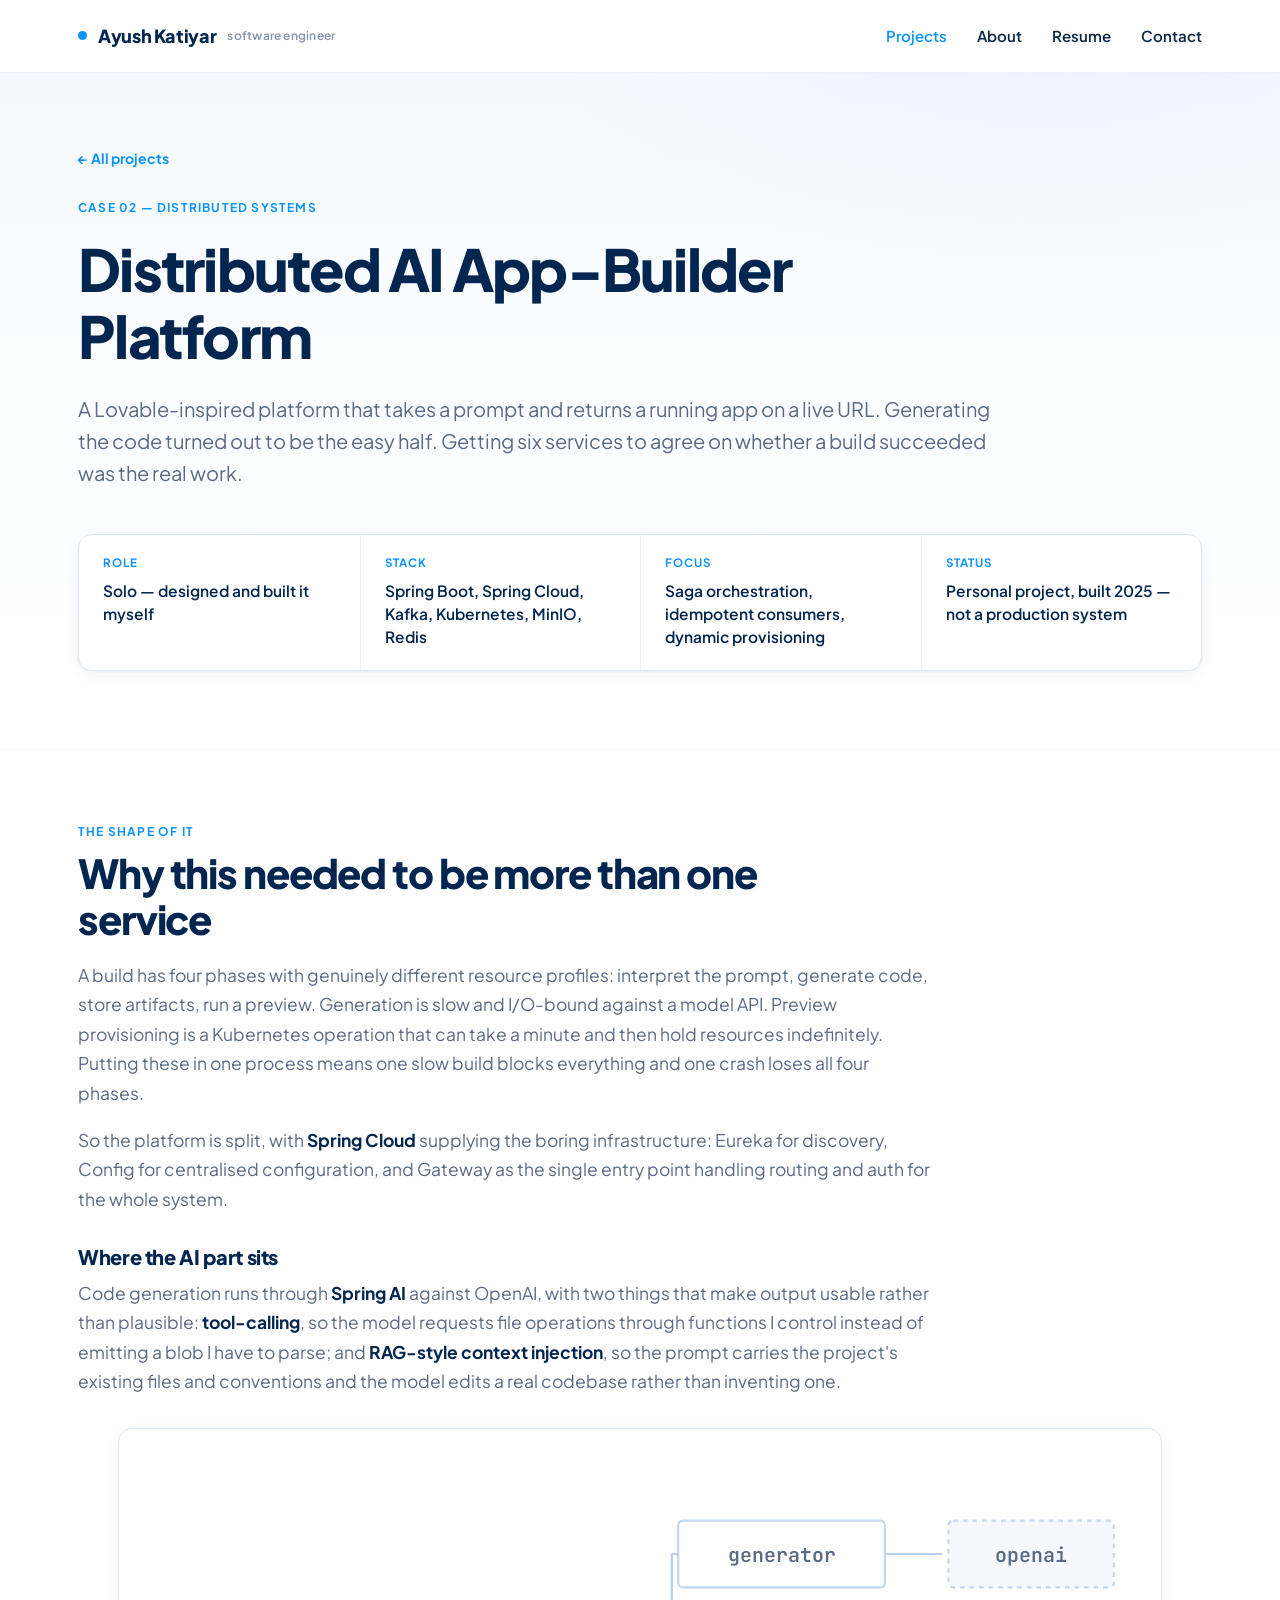
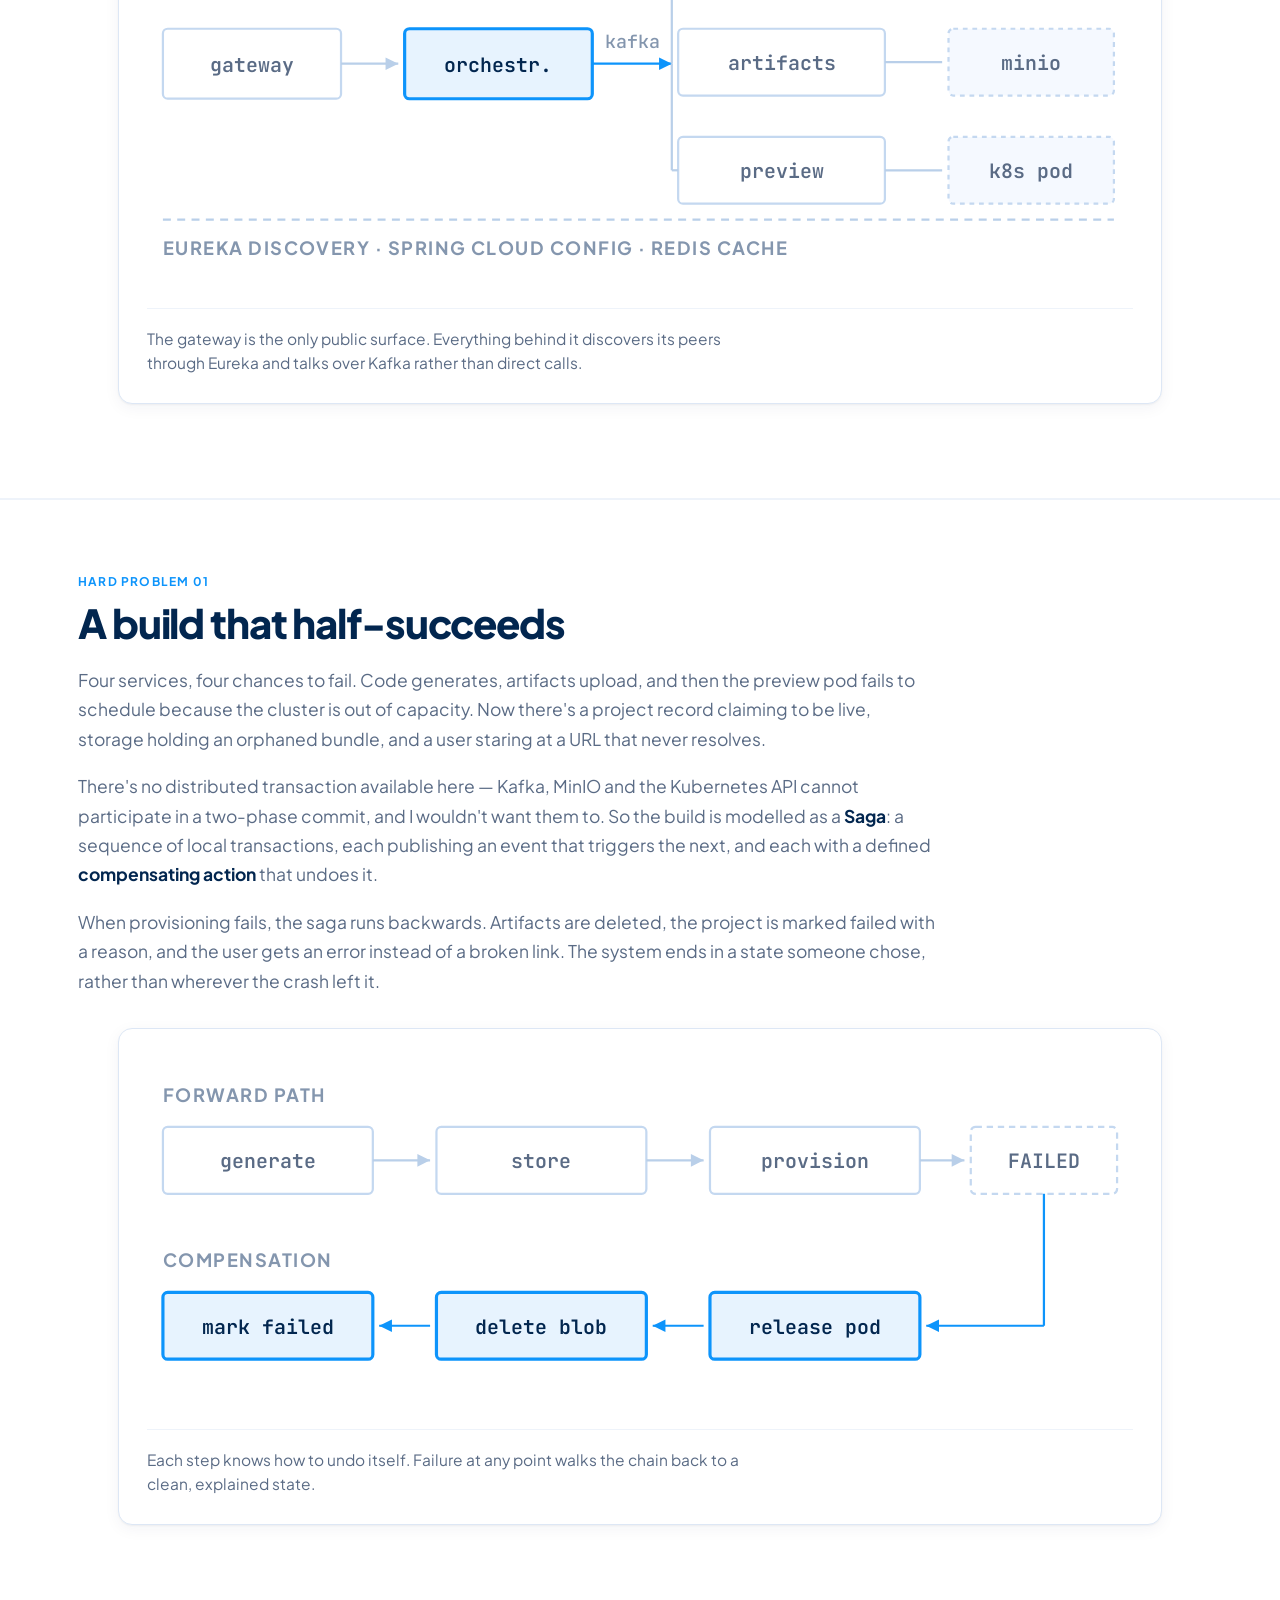
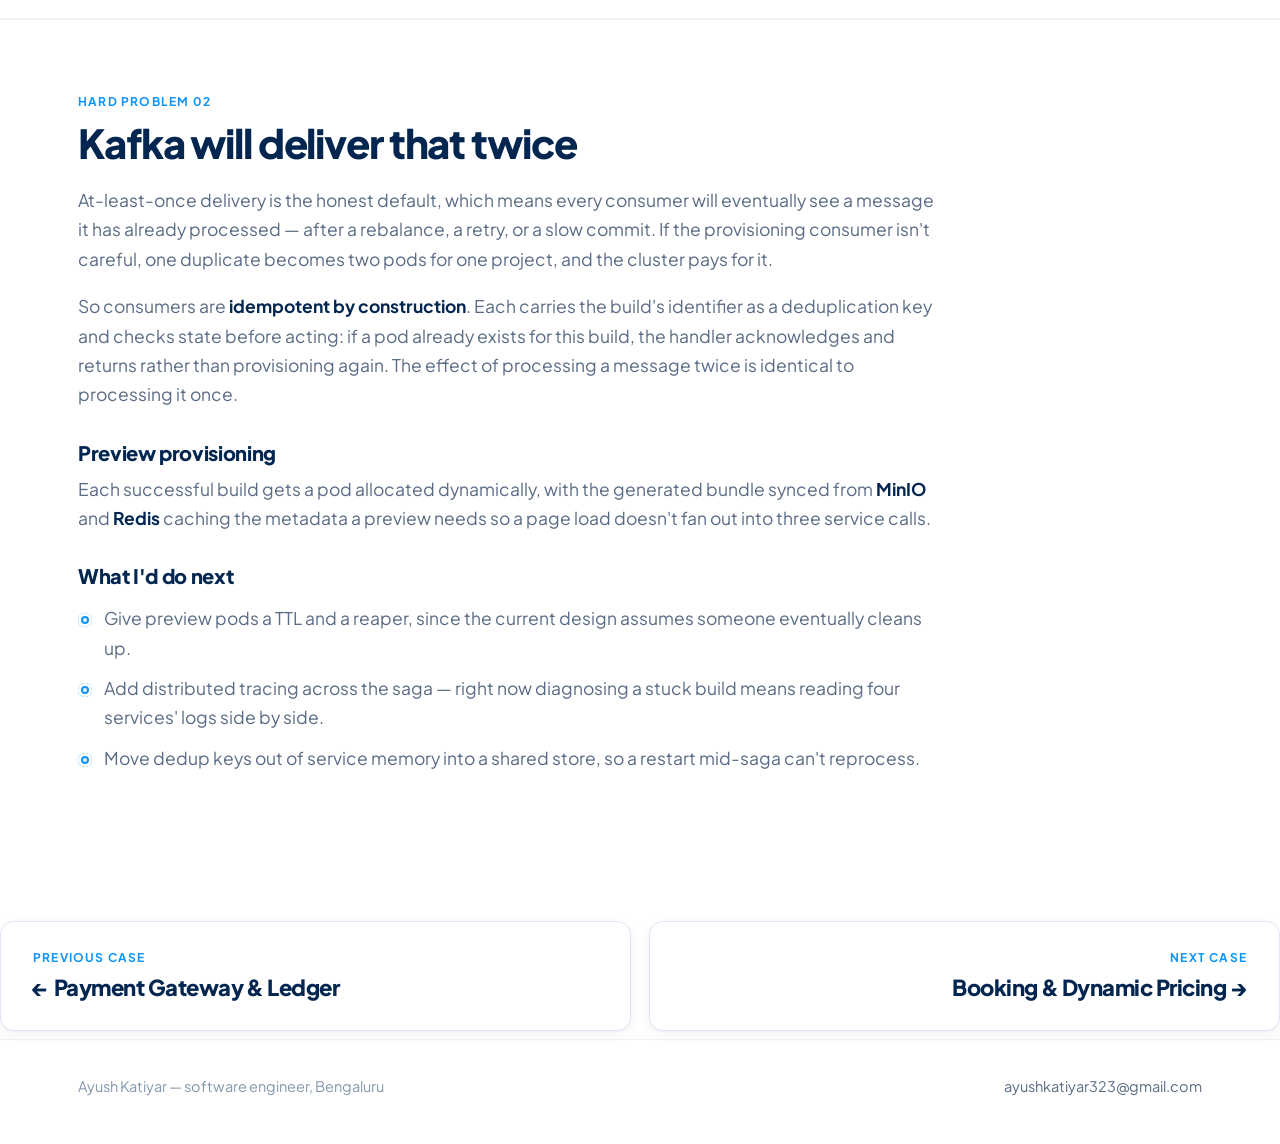
==== commit 4b7bbc5f: "Bug fix header and footer mismatch" ====
--- a/ai-platform.html
+++ b/ai-platform.html
@@ -184,7 +184,7 @@
 
 <footer>
   <div class="wrap">
-    <span>Ayush Katiyar — backend engineer, Bengaluru</span>
+    <span>Ayush Katiyar — software engineer, Bengaluru</span>
     <span><a href="mailto:ayushkatiyar323@gmail.com?subject=Hi%20Ayush" data-email="ayushkatiyar323@gmail.com">ayushkatiyar323@gmail.com</a></span>
   </div>
 </footer>
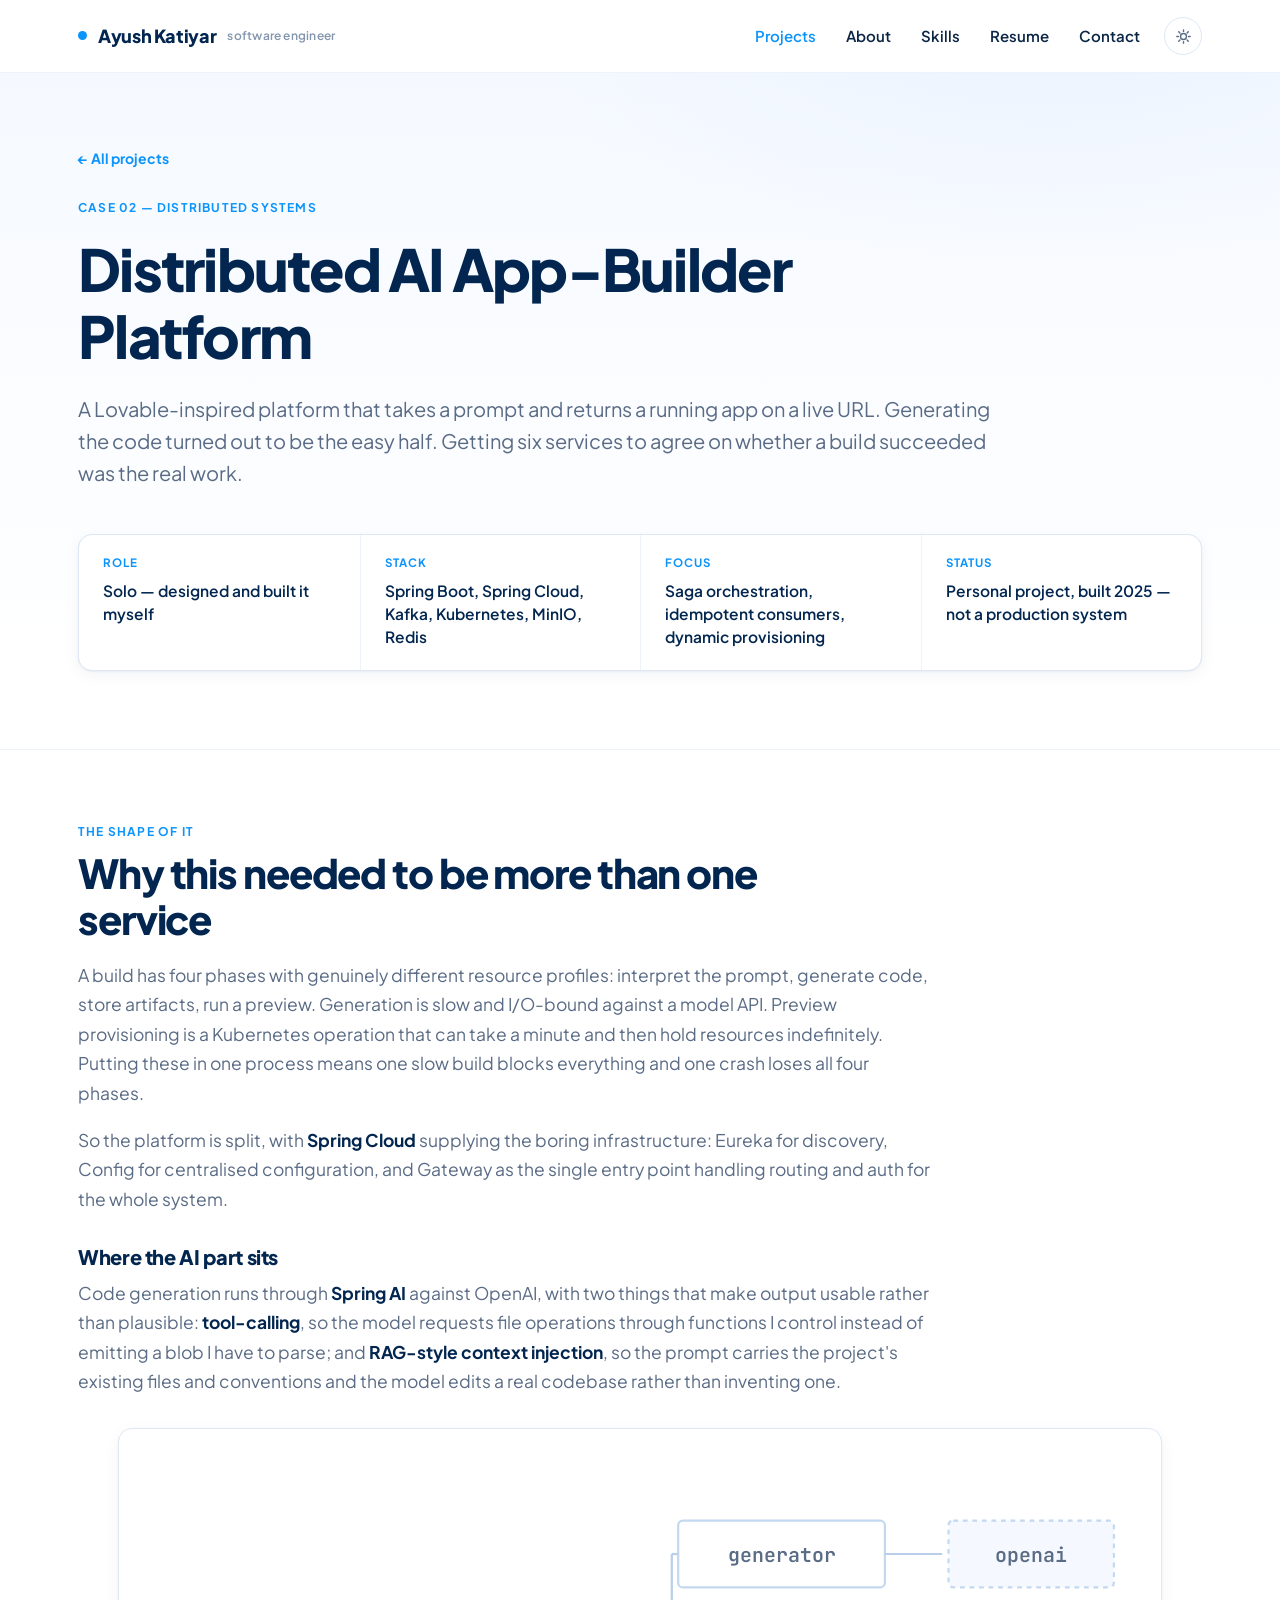
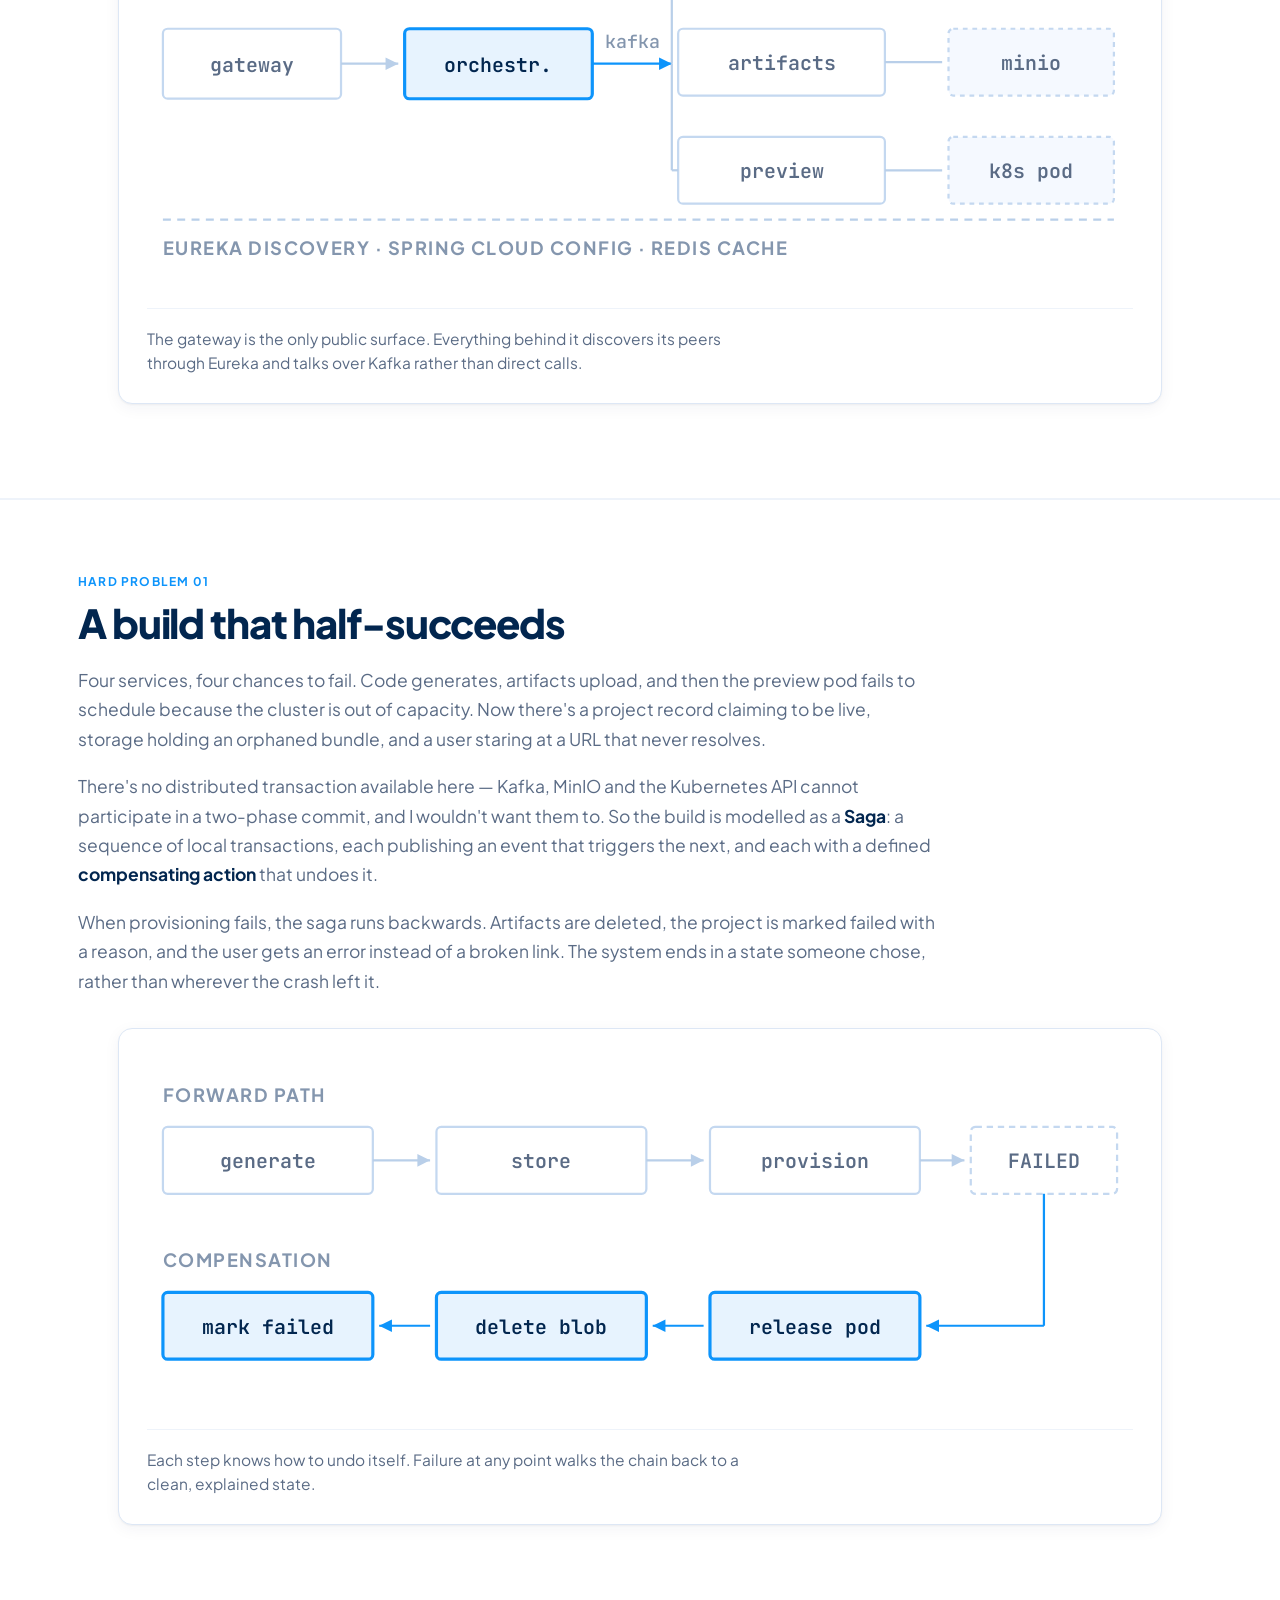
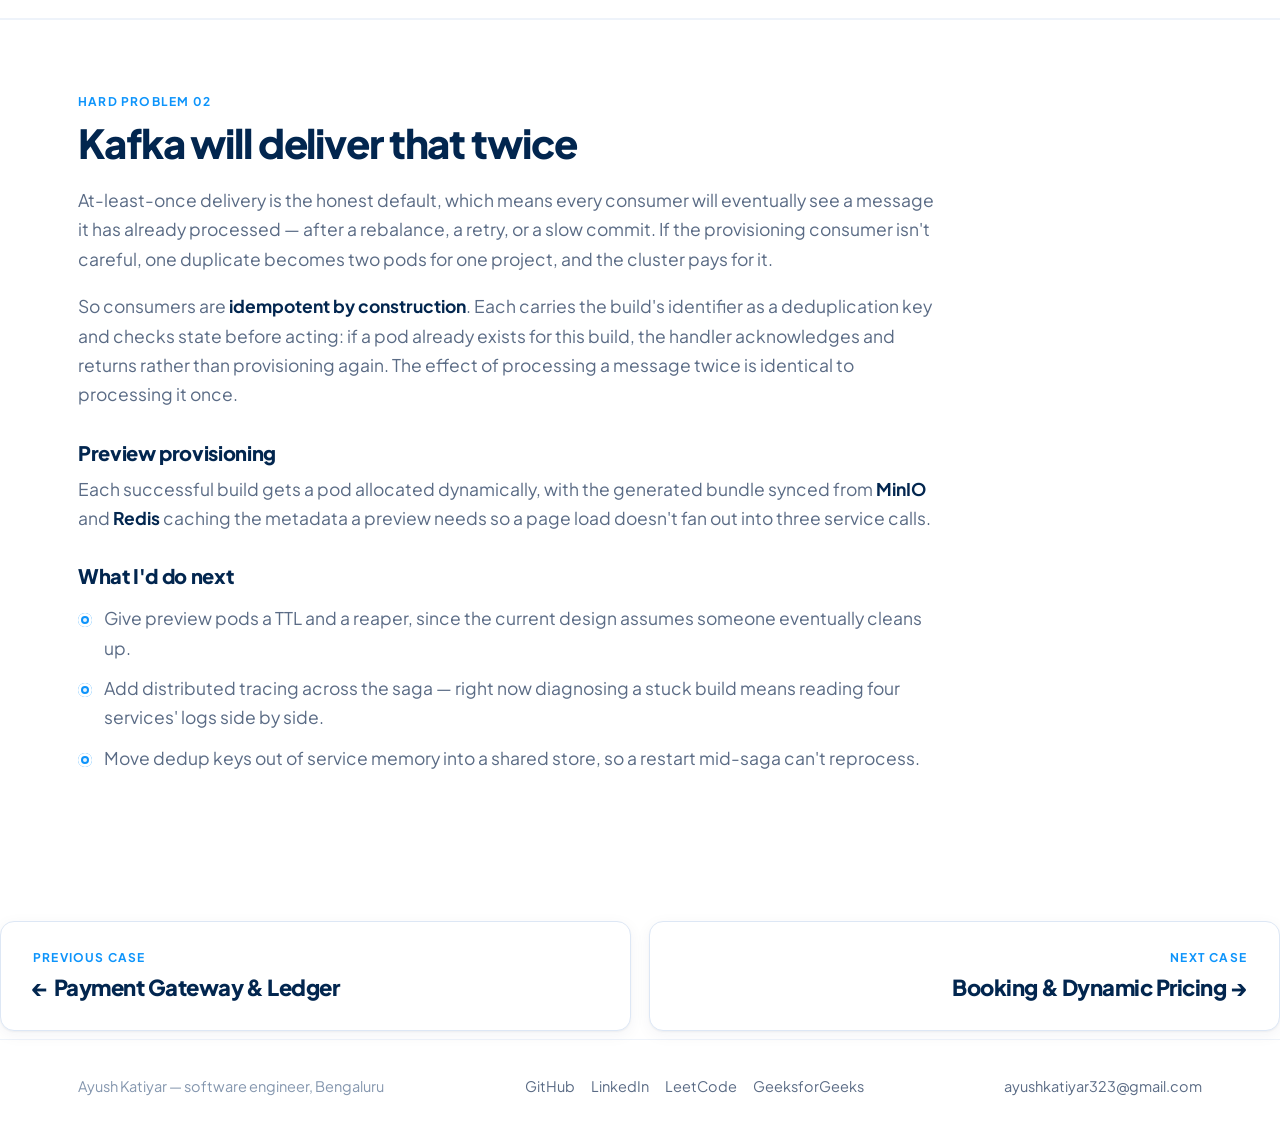
==== commit a69c9004: "Skills Section Added , Dark Mode added , LeetCode ,GFG Profile added" ====
--- a/ai-platform.html
+++ b/ai-platform.html
@@ -10,6 +10,7 @@
 <link rel="preconnect" href="https://fonts.gstatic.com" crossorigin>
 <link href="https://fonts.googleapis.com/css2?family=Plus+Jakarta+Sans:wght@400;500;600;700;800&family=JetBrains+Mono:wght@400;500;600&display=swap" rel="stylesheet">
 <link rel="stylesheet" href="styles.css">
+<script>(function(){try{var t=localStorage.getItem('theme');if(t!=='dark'&&t!=='light'){t=window.matchMedia('(prefers-color-scheme: dark)').matches?'dark':'light'}document.documentElement.setAttribute('data-theme',t)}catch(e){document.documentElement.setAttribute('data-theme','light')}})();</script>
 <script>if(!window.matchMedia('(prefers-reduced-motion: reduce)').matches&&'IntersectionObserver' in window){document.documentElement.className+=' anim'}</script>
 <link rel="icon" href="data:image/svg+xml,<svg xmlns='http://www.w3.org/2000/svg' viewBox='0 0 100 100'><rect width='100' height='100' rx='22' fill='%2302264F'/><text y='70' x='50' font-size='54' text-anchor='middle' font-family='Helvetica,Arial' font-weight='700' fill='%23FFFFFF'>ak</text></svg>">
 </head>
@@ -19,15 +20,21 @@
   <div class="wrap">
     <a class="mark" href="index.html">
       <span class="dot" aria-hidden="true"></span>
-      Ayush Katiyar
+      <span class="name">Ayush Katiyar</span>
+      <span class="initials" aria-hidden="true">AK</span>
       <span class="sub">software engineer</span>
     </a>
     <ul>
       <li><a href="index.html#projects" aria-current="true">Projects</a></li>
       <li><a href="index.html#about">About</a></li>
-      <li class="hide-sm"><a href="Ayush_Katiyar_Resume.pdf" download>Resume</a></li>
+      <li><a href="index.html#skills">Skills</a></li>
+      <li class="hide-sm"><a href="Ayush_Katiyar_Resume_.pdf" download>Resume</a></li>
       <li><a href="index.html#contact">Contact</a></li>
     </ul>
+    <button class="theme-toggle" id="themeToggle" type="button" aria-label="Switch to dark mode" aria-pressed="false" title="Toggle dark mode">
+      <svg class="ic-sun" viewBox="0 0 24 24" fill="none" stroke="currentColor" stroke-width="2" stroke-linecap="round" aria-hidden="true"><circle cx="12" cy="12" r="4.2"/><path d="M12 2.6v2.2M12 19.2v2.2M2.6 12h2.2M19.2 12h2.2M5.3 5.3l1.6 1.6M17.1 17.1l1.6 1.6M18.7 5.3l-1.6 1.6M6.9 17.1l-1.6 1.6"/></svg>
+      <svg class="ic-moon" viewBox="0 0 24 24" fill="none" stroke="currentColor" stroke-width="2" stroke-linecap="round" stroke-linejoin="round" aria-hidden="true"><path d="M20.5 14.6A8.6 8.6 0 0 1 9.4 3.5a8.6 8.6 0 1 0 11.1 11.1z"/></svg>
+    </button>
   </div>
 </nav>
 
@@ -185,6 +192,12 @@
 <footer>
   <div class="wrap">
     <span>Ayush Katiyar — software engineer, Bengaluru</span>
+    <span class="fsocial">
+      <a href="https://github.com/ayushkxyz" target="_blank" rel="noopener">GitHub</a>
+      <a href="https://www.linkedin.com/in/ayush-katiyar-0292101b6/" target="_blank" rel="noopener">LinkedIn</a>
+      <a href="https://leetcode.com/u/AyushKatiyar/" target="_blank" rel="noopener">LeetCode</a>
+      <a href="https://www.geeksforgeeks.org/profile/ayushkatiyar323" target="_blank" rel="noopener">GeeksforGeeks</a>
+    </span>
     <span><a href="mailto:ayushkatiyar323@gmail.com?subject=Hi%20Ayush" data-email="ayushkatiyar323@gmail.com">ayushkatiyar323@gmail.com</a></span>
   </div>
 </footer>
--- a/styles.css
+++ b/styles.css
@@ -22,6 +22,21 @@
   --shadow:0 1px 2px rgba(2,38,82,.05),0 4px 16px rgba(2,38,82,.05);
   --shadow-lift:0 8px 30px rgba(2,38,82,.11);
 
+  /* derived / component tokens — overridden by the dark theme */
+  --bg:#FFFFFF;
+  --nav-bg:rgba(255,255,255,.92);
+  --tint-2-t:rgba(235,243,255,0);
+  --band:#02264F;
+  --band-fg:#FFFFFF;
+  --band-muted:#AFC6E4;
+  --border-hover:#C9DDF6;
+  --chip-hover:#DCEDFE;
+  --diagram-stroke:#C4D8F0;
+  --edge:#B9CFE9;
+  --code-fg:#CFE3FA;
+  --code-key:#7CC5FF;
+  --scheme:light;
+
   --sans:"Plus Jakarta Sans",system-ui,-apple-system,sans-serif;
   --mono:"JetBrains Mono",ui-monospace,monospace;
 
@@ -31,11 +46,48 @@
   --max:1180px;
 }
 
+/* ---------------- dark theme ----------------
+   Same structure, inverted surfaces. Every colour above is a token,
+   so the theme is a palette swap rather than a second stylesheet. */
+:root[data-theme="dark"]{
+  --white:#111C2C;
+  --tint:#0C1523;
+  --tint-2:#16243A;
+  --navy:#E9F1FB;
+  --navy-2:#BBD6F3;
+  --ink:#D7E3F2;
+  --muted:#96A9C2;
+  --muted-2:#7189A6;
+  --line:#243550;
+  --line-2:#1B2739;
+  --blue:#3FAAFF;
+  --blue-dark:#6DC0FF;
+  --blue-soft:#16304B;
+  --green:#2FD3A4;
+  --shadow:0 1px 2px rgba(0,0,0,.4),0 4px 16px rgba(0,0,0,.32);
+  --shadow-lift:0 8px 30px rgba(0,0,0,.5);
+
+  --bg:#070D17;
+  --nav-bg:rgba(7,13,23,.9);
+  --tint-2-t:rgba(22,36,58,0);
+  --band:#0C1626;
+  --band-fg:#EAF2FC;
+  --band-muted:#93A9C7;
+  --border-hover:#2F4A6E;
+  --chip-hover:#1D3A58;
+  --diagram-stroke:#2C4059;
+  --edge:#3A5273;
+  --code-fg:#CFE3FA;
+  --code-key:#7CC5FF;
+  --scheme:dark;
+}
+html{color-scheme:var(--scheme)}
+
 *{box-sizing:border-box}
 html{-webkit-text-size-adjust:100%;scroll-behavior:smooth}
 body{
   margin:0;
-  background:var(--white);
+  background:var(--bg);
   color:var(--ink);
   font:400 17.5px/1.68 var(--sans);
   -webkit-font-smoothing:antialiased;
@@ -71,17 +123,19 @@
 /* ---------------- nav ---------------- */
 .nav{
   position:sticky;top:0;z-index:40;
-  background:rgba(255,255,255,.92);
+  background:var(--nav-bg);
   backdrop-filter:blur(12px);
   border-bottom:1px solid var(--line-2);
 }
 .nav .wrap{display:flex;align-items:center;gap:24px;height:72px}
 .nav .mark{
-  display:flex;align-items:center;gap:11px;flex:1;min-width:0;
+  display:flex;align-items:center;gap:11px;flex:1;min-width:0;overflow:hidden;
   font-weight:800;font-size:18px;color:var(--navy);letter-spacing:-.02em;
 }
 .nav .mark:hover{color:var(--navy)}
 .nav .mark .dot{width:9px;height:9px;border-radius:50%;background:var(--blue);flex:none}
+.nav .mark .name{white-space:nowrap}
+.nav .mark .initials{display:none}
 .nav .mark .sub{font:600 12px/1 var(--sans);color:var(--muted-2);letter-spacing:.02em}
 .nav ul{display:flex;align-items:center;gap:30px;margin:0;padding:0;list-style:none}
 .nav ul a{font:600 15px/1 var(--sans);color:var(--ink)}
@@ -107,7 +161,7 @@
 .hero{
   position:relative;overflow:hidden;
   background:
-    radial-gradient(900px 460px at 78% -8%,var(--tint-2) 0%,rgba(235,243,255,0) 70%),
+    radial-gradient(900px 460px at 78% -8%,var(--tint-2) 0%,var(--tint-2-t) 70%),
     linear-gradient(180deg,var(--tint) 0%,var(--white) 78%);
 }
 .hero-top{padding:88px 0 60px;position:relative}
@@ -149,12 +203,12 @@
 .peek-card .go{margin-top:auto;font:700 14px/1 var(--sans);color:var(--blue);display:inline-block}
 
 /* ---------------- stat band ---------------- */
-.stats{background:var(--navy);border:0;padding:56px 0}
+.stats{background:var(--band);border:0;padding:56px 0}
 .stat-grid{display:grid;grid-template-columns:repeat(4,1fr);gap:20px}
-.stat{color:#fff}
-.stat .n{font-size:clamp(32px,3.8vw,46px);font-weight:800;letter-spacing:-.03em;color:#fff;line-height:1.05}
+.stat{color:var(--band-fg)}
+.stat .n{font-size:clamp(32px,3.8vw,46px);font-weight:800;letter-spacing:-.03em;color:var(--band-fg);line-height:1.05}
 .stat .n small{font-size:.55em;font-weight:700;color:var(--blue);margin-left:2px}
-.stat p{margin-top:10px;color:#AFC6E4;font-size:15px;line-height:1.45}
+.stat p{margin-top:10px;color:var(--band-muted);font-size:15px;line-height:1.45}
 
 /* ---------------- sections ---------------- */
 section{padding:92px 0;border-top:1px solid var(--line-2)}
@@ -170,7 +224,7 @@
   padding:32px;margin-bottom:22px;box-shadow:var(--shadow);
   transition:box-shadow .22s ease,border-color .22s ease;
 }
-.entry:hover{box-shadow:var(--shadow-lift);border-color:#C9DDF6}
+.entry:hover{box-shadow:var(--shadow-lift);border-color:var(--border-hover)}
 .entry:last-of-type{margin-bottom:0}
 .entry-main{display:flex;flex-direction:column;min-width:0}
 .entry-cta{margin-top:auto;padding-top:24px}
@@ -253,16 +307,16 @@
   display:flex;gap:20px;justify-content:space-between;align-items:flex-start;flex-wrap:wrap;
 }
 .figure figcaption p{max-width:56ch}
-.node rect{fill:var(--white);stroke:#C4D8F0;stroke-width:1.4}
+.node rect{fill:var(--white);stroke:var(--diagram-stroke);stroke-width:1.4}
 .node text{font:600 12.5px var(--mono);fill:var(--muted)}
 .node.on rect{stroke:var(--blue);stroke-width:2;fill:var(--blue-soft)}
 .node.on text{fill:var(--navy)}
 .node.terminal rect{stroke-dasharray:4 3}
 .node.ghost rect{fill:var(--tint);stroke-dasharray:3 3}
-.edge{stroke:#B9CFE9;stroke-width:1.4;fill:none}
+.edge{stroke:var(--edge);stroke-width:1.4;fill:none}
 .edge.dashed{stroke-dasharray:5 4}
 .edge.y{stroke:var(--blue)}
-.arrow{fill:#B9CFE9}
+.arrow{fill:var(--edge)}
 .arrow.y{fill:var(--blue)}
 .edge-label{font:500 11.5px var(--mono);fill:var(--muted-2)}
 .lane-label{font:700 11.5px var(--sans);fill:var(--muted-2);letter-spacing:.08em}
@@ -282,7 +336,7 @@
 .case-hero{
   padding:70px 0 60px;
   background:
-    radial-gradient(760px 380px at 82% -12%,var(--tint-2) 0%,rgba(235,243,255,0) 72%),
+    radial-gradient(760px 380px at 82% -12%,var(--tint-2) 0%,var(--tint-2-t) 72%),
     linear-gradient(180deg,var(--tint) 0%,var(--white) 88%);
 }
 .back{font:700 14px/1 var(--sans);color:var(--blue)}
@@ -299,7 +353,8 @@
 .spec dt{font:700 11.5px/1 var(--sans);letter-spacing:.09em;text-transform:uppercase;color:var(--blue);margin-bottom:10px}
 .spec dd{margin:0;font-size:15.5px;line-height:1.5;color:var(--navy);font-weight:600}
 .case section{padding:76px 0}
-.case-body{display:grid;grid-template-columns:1fr;gap:0}
+.case-body{display:grid;grid-template-columns:minmax(0,1fr);gap:0}
+.case-body > *{min-width:0}
 .case-body > .label{margin-bottom:12px}
 .case-body h2{font-size:clamp(26px,3.4vw,40px);letter-spacing:-.028em;max-width:26ch}
 .case-body .prose{max-width:66ch;margin-top:20px}
@@ -315,12 +370,12 @@
 .case-body .prose li b{color:var(--navy);font-weight:700}
 .case-body .figure{margin-top:32px}
 .code{
-  font:500 14px/1.75 var(--mono);color:#CFE3FA;
-  background:var(--navy);border:0;border-radius:var(--r-sm);
+  font:500 14px/1.75 var(--mono);color:var(--code-fg);
+  background:var(--band);border:0;border-radius:var(--r-sm);
   padding:22px 24px;margin-top:24px;overflow-x:auto;white-space:pre;
   box-shadow:var(--shadow);
 }
-.code b{color:#7CC5FF;font-weight:600}
+.code b{color:var(--code-key);font-weight:600}
 .nextprev{display:grid;grid-template-columns:1fr 1fr;gap:18px;padding:56px 0 8px}
 .nextprev a{
   background:var(--white);border:1px solid var(--line);border-radius:var(--r);
@@ -333,9 +388,9 @@
 .nextprev .r{text-align:right}
 
 /* ---------------- closing CTA band ---------------- */
-.cta-band{background:var(--navy);border:0;padding:82px 0}
-.cta-band h2{color:#fff;font-size:clamp(29px,4vw,46px);max-width:24ch;letter-spacing:-.028em}
-.cta-band p{color:#AFC6E4;margin-top:18px;max-width:52ch;font-size:18px}
+.cta-band{background:var(--band);border:0;padding:82px 0}
+.cta-band h2{color:var(--band-fg);font-size:clamp(29px,4vw,46px);max-width:24ch;letter-spacing:-.028em}
+.cta-band p{color:var(--band-muted);margin-top:18px;max-width:52ch;font-size:18px}
 .cta-band .row{display:flex;flex-wrap:wrap;gap:12px;margin-top:34px}
 
 /* ---------------- contact ---------------- */
@@ -350,7 +405,7 @@
 .crow:first-child{border-top:none}
 .crow .lbl{
   font:700 11.5px/1 var(--sans);letter-spacing:.09em;text-transform:uppercase;
-  color:var(--muted-2);width:96px;flex:none;
+  color:var(--muted-2);width:124px;flex:none;
 }
 .crow .val{font-size:clamp(16.5px,1.8vw,19px);font-weight:600;color:var(--navy);flex:1;min-width:0;overflow-wrap:anywhere}
 .crow .val a{color:var(--navy)}
@@ -367,6 +422,36 @@
 footer .wrap{display:flex;justify-content:space-between;gap:18px;flex-wrap:wrap}
 footer a{color:var(--muted)}
 footer a:hover{color:var(--blue)}
+footer .fsocial{display:flex;gap:16px;flex-wrap:wrap}
+
+/* ---------------- theme toggle ---------------- */
+.theme-toggle{
+  flex:none;display:inline-flex;align-items:center;justify-content:center;
+  width:38px;height:38px;padding:0;
+  background:var(--white);border:1.5px solid var(--line);border-radius:999px;
+  color:var(--muted);cursor:pointer;
+  transition:border-color .16s ease,color .16s ease,background .16s ease;
+}
+.theme-toggle:hover{border-color:var(--blue);color:var(--blue)}
+.theme-toggle svg{width:17px;height:17px;display:block}
+.theme-toggle .ic-moon{display:none}
+:root[data-theme="dark"] .theme-toggle .ic-sun{display:none}
+:root[data-theme="dark"] .theme-toggle .ic-moon{display:block}
+
+/* ---------------- skills ---------------- */
+.skill-rows{
+  background:var(--white);border:1px solid var(--line);border-radius:var(--r);
+  overflow:hidden;box-shadow:var(--shadow);
+}
+.srow{display:flex;align-items:flex-start;gap:24px;padding:19px 26px;border-top:1px solid var(--line-2)}
+.srow:first-child{border-top:none}
+.srow .lbl{
+  font:700 11.5px/1 var(--sans);letter-spacing:.09em;text-transform:uppercase;
+  color:var(--muted-2);width:150px;flex:none;padding-top:9px;
+}
+.srow .stack{margin-top:0;flex:1;min-width:0}
+.skill-links{display:flex;flex-wrap:wrap;align-items:center;gap:18px;flex:1;min-width:0;padding-top:6px}
+.skill-links a{font:600 14.5px/1 var(--sans)}
 
 /* ---------------- responsive ---------------- */
 @media (max-width:1000px){
@@ -382,13 +467,20 @@
   .hero-top{padding:60px 0 46px}
 }
 @media (max-width:620px){
+  .srow{flex-direction:column;gap:12px;padding:18px 20px}
+  .srow .lbl{width:100%;padding-top:0}
+  .skill-links{padding-top:0}
   :root{--gutter:20px}
   body{font-size:17px}
   .nav .wrap{height:64px;gap:14px}
   .nav .mark .sub{display:none}
-  .nav ul{gap:16px}
+  .nav .mark .name{display:none}
+  .nav .mark .initials{display:inline}
+  .nav ul{gap:15px}
   .nav ul li.hide-sm{display:none}
-  .nav ul a{font-size:14px}
+  .nav ul a{font-size:13.5px}
+  footer .wrap{gap:12px}
+  footer .fsocial{gap:14px;order:3;width:100%}
   .spec{grid-template-columns:1fr}
   .spec div{border-left:0;border-top:1px solid var(--line-2)}
   .spec div:first-child{border-top:0}
@@ -402,6 +494,16 @@
   .case section{padding:56px 0}
   .btn{width:100%}
   .hero-actions,.cta-band .row{flex-direction:column;align-items:stretch}
+}
+@media (max-width:400px){
+  /* too narrow for one row: brand + toggle, then the links beneath */
+  :root .nav .wrap,:root .nav.scrolled .wrap{flex-wrap:wrap;height:auto;padding-top:11px;padding-bottom:11px;gap:9px 10px}
+  .nav .mark .name{display:inline}
+  .nav .mark .initials{display:none}
+  .nav ul{order:3;width:100%;gap:10px;justify-content:space-between}
+  .nav ul a{font-size:13px}
+  .theme-toggle{width:34px;height:34px}
+  .theme-toggle svg{width:15px;height:15px}
 }
 
 /* ============================================================
@@ -437,6 +539,7 @@
 html.anim .stat,
 html.anim .case-body h2,
 html.anim .case-body .prose,
+html.anim .skill-rows,
 html.anim .about-grid .prose{
   opacity:0;transform:translateY(22px);
   transition:opacity .72s cubic-bezier(.22,.61,.36,1),transform .72s cubic-bezier(.22,.61,.36,1);
@@ -506,7 +609,7 @@
 .nextprev a:hover h3{transform:translateX(5px)}
 .nextprev a.r:hover h3{transform:translateX(-5px)}
 .stack span{transition:background .18s ease,color .18s ease}
-.entry:hover .stack span{background:#DCEDFE}
+.entry:hover .stack span{background:var(--chip-hover)}
 
 @media (prefers-reduced-motion:reduce){
   *,*::before,*::after{
@@ -521,7 +624,7 @@
 .toast{
   position:fixed;left:50%;bottom:26px;z-index:70;
   transform:translate(-50%,14px);
-  background:var(--navy);color:#fff;
+  background:var(--band);color:var(--band-fg);
   font:600 14.5px/1.3 var(--sans);
   padding:14px 20px;border-radius:999px;
   box-shadow:0 10px 30px rgba(2,38,82,.28);
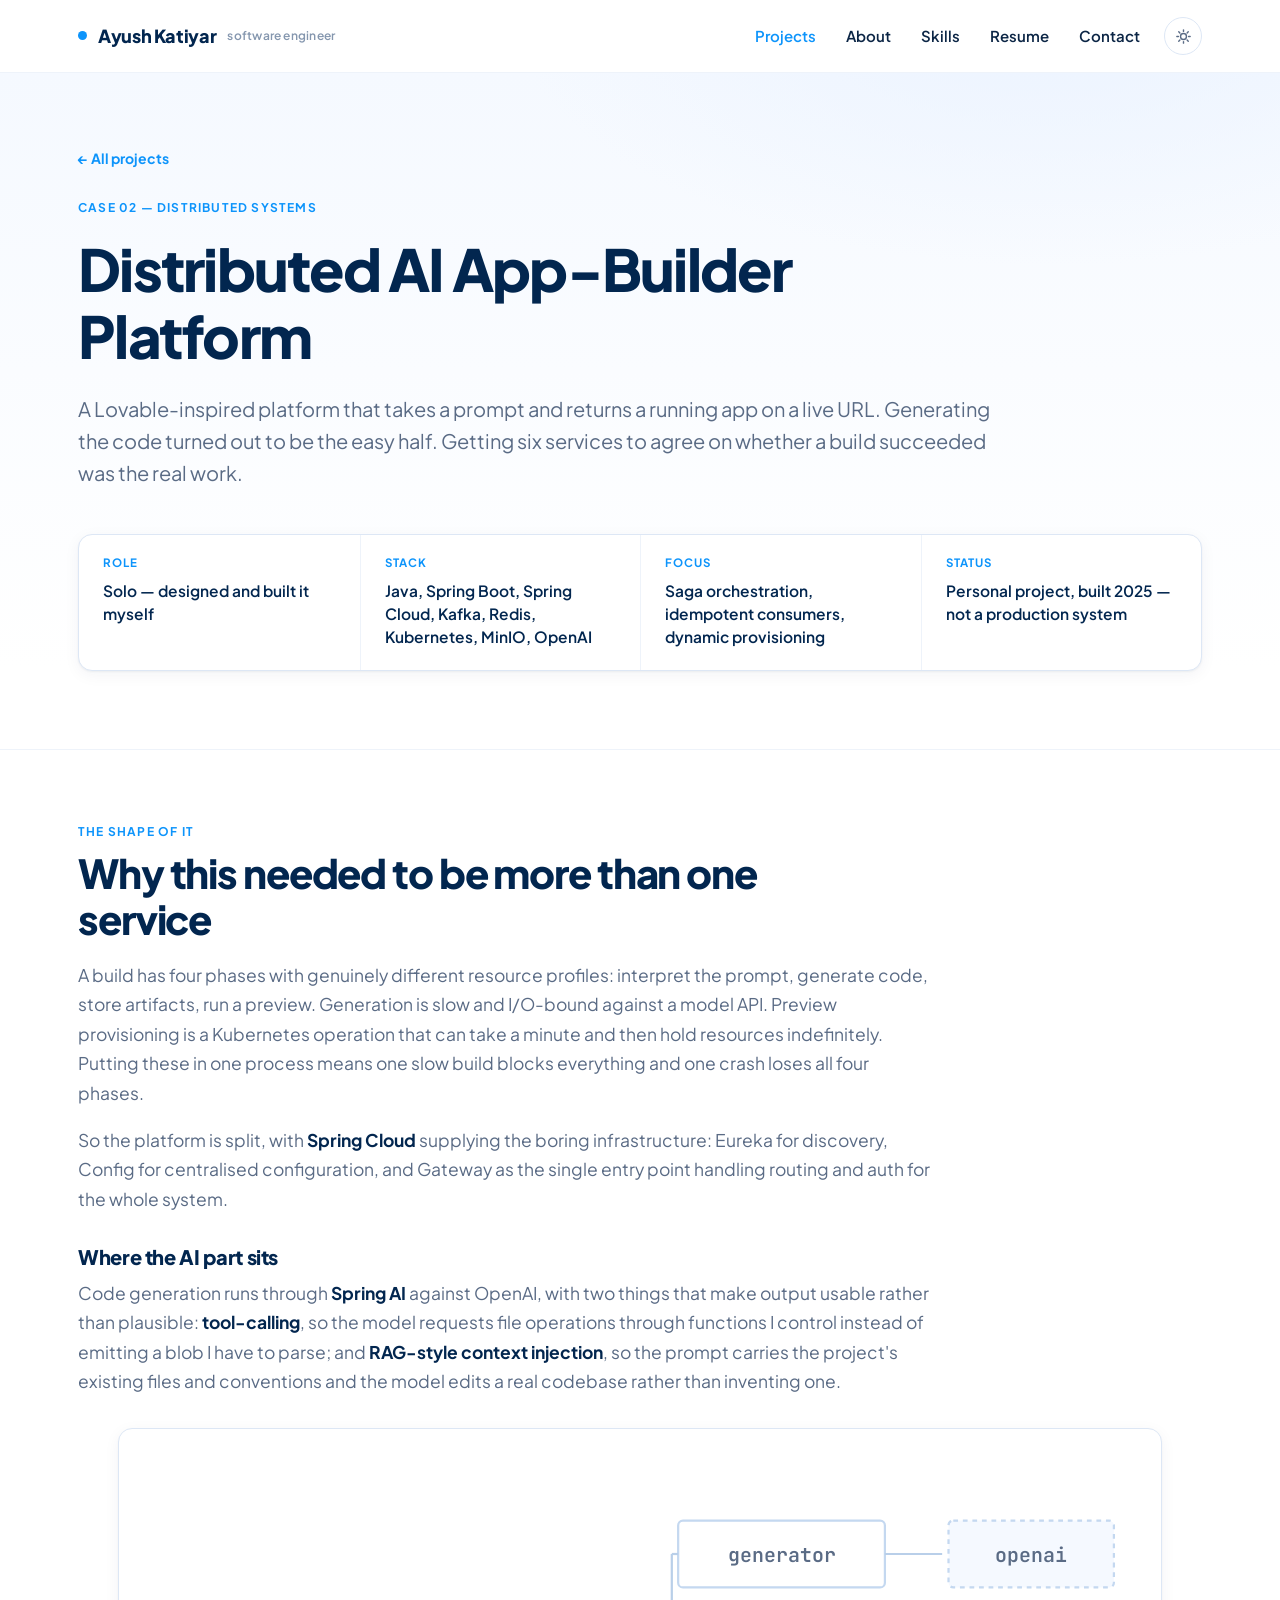
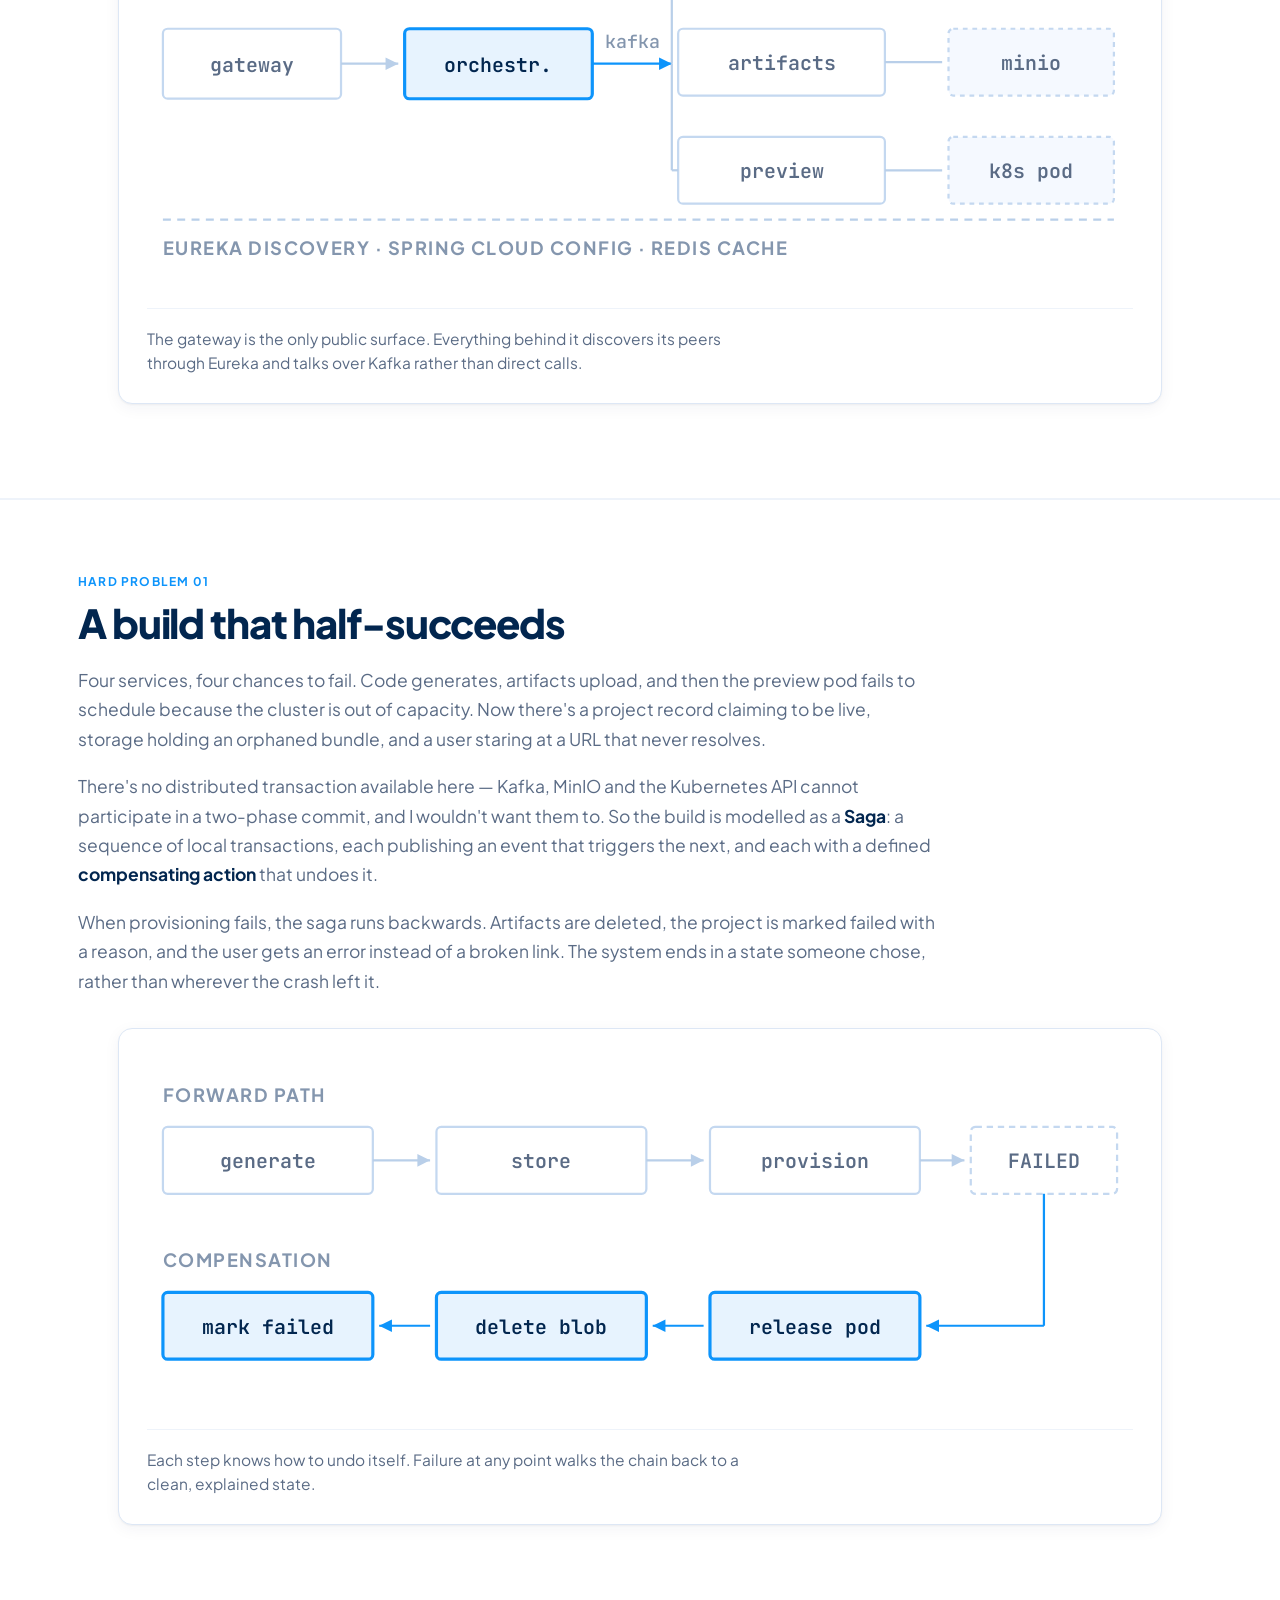
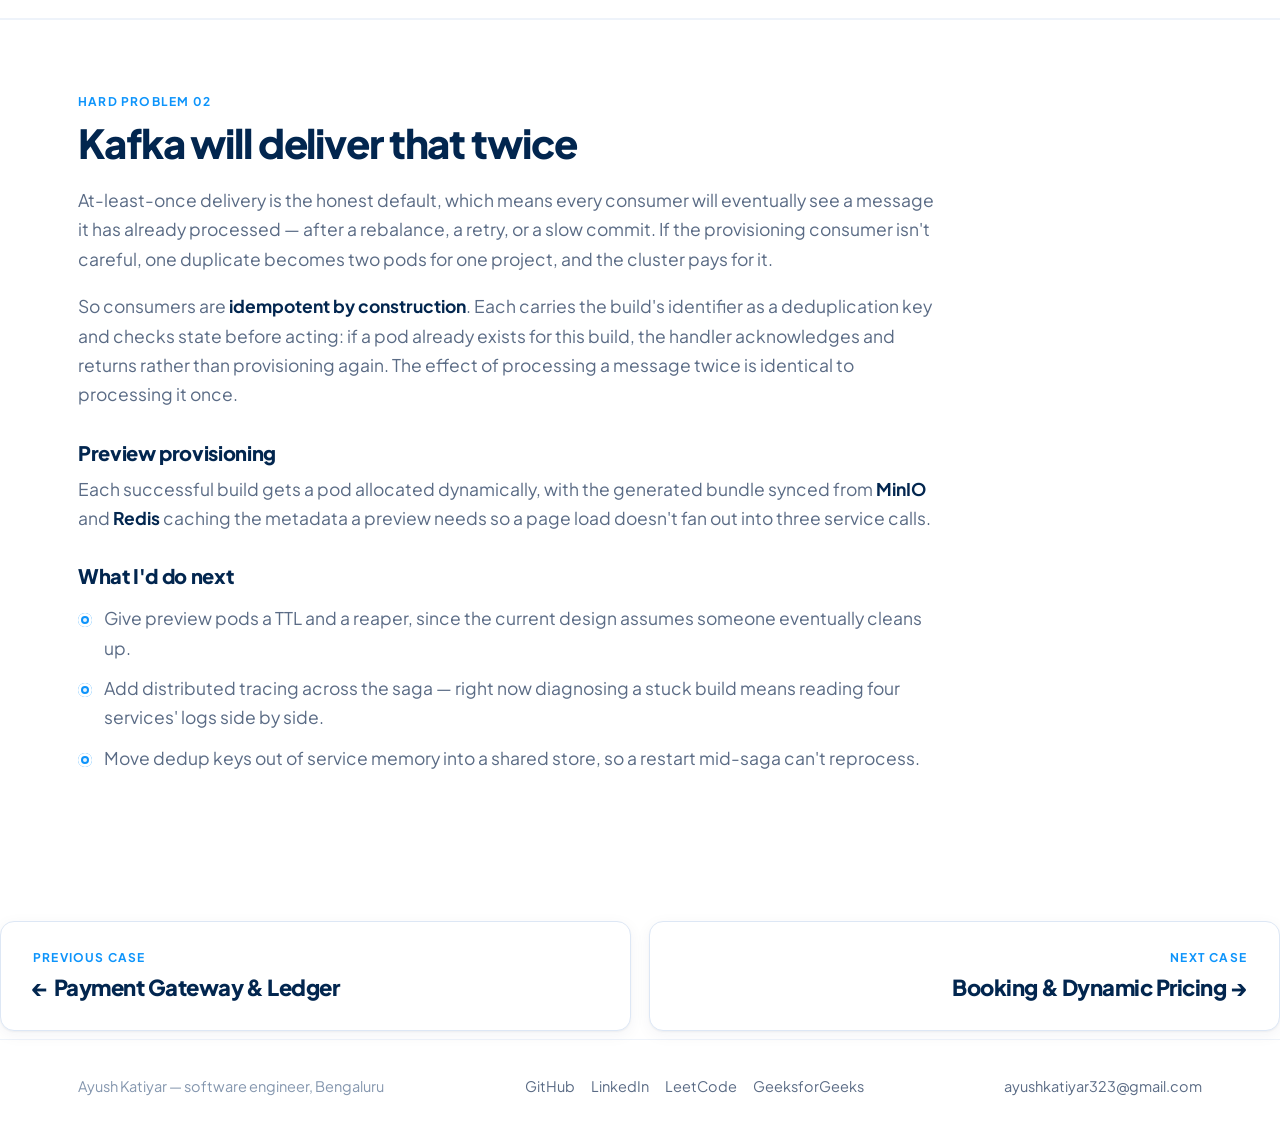
==== commit f2adf69c: "Sync portfolio content with the updated SDE resume Replaces the resume PDF with Ayush_Katiyar_SDE.pd" ====
--- a/ai-platform.html
+++ b/ai-platform.html
@@ -28,7 +28,7 @@
       <li><a href="index.html#projects" aria-current="true">Projects</a></li>
       <li><a href="index.html#about">About</a></li>
       <li><a href="index.html#skills">Skills</a></li>
-      <li class="hide-sm"><a href="Ayush_Katiyar_Resume_.pdf" download>Resume</a></li>
+      <li class="hide-sm"><a href="Ayush_Katiyar_SDE.pdf" download>Resume</a></li>
       <li><a href="index.html#contact">Contact</a></li>
     </ul>
     <button class="theme-toggle" id="themeToggle" type="button" aria-label="Switch to dark mode" aria-pressed="false" title="Toggle dark mode">
@@ -46,7 +46,7 @@
     <p class="lede">A Lovable-inspired platform that takes a prompt and returns a running app on a live URL. Generating the code turned out to be the easy half. Getting six services to agree on whether a build succeeded was the real work.</p>
     <dl class="spec">
       <div><dt>Role</dt><dd>Solo — designed and built it myself</dd></div>
-      <div><dt>Stack</dt><dd>Spring Boot, Spring Cloud, Kafka, Kubernetes, MinIO, Redis</dd></div>
+      <div><dt>Stack</dt><dd>Java, Spring Boot, Spring Cloud, Kafka, Redis, Kubernetes, MinIO, OpenAI</dd></div>
       <div><dt>Focus</dt><dd>Saga orchestration, idempotent consumers, dynamic provisioning</dd></div>
       <div><dt>Status</dt><dd>Personal project, built 2025 — not a production system</dd></div>
     </dl>
--- a/styles.css
+++ b/styles.css
@@ -204,7 +204,7 @@
 
 /* ---------------- stat band ---------------- */
 .stats{background:var(--band);border:0;padding:56px 0}
-.stat-grid{display:grid;grid-template-columns:repeat(4,1fr);gap:20px}
+.stat-grid{display:grid;grid-template-columns:repeat(5,1fr);gap:20px}
 .stat{color:var(--band-fg)}
 .stat .n{font-size:clamp(32px,3.8vw,46px);font-weight:800;letter-spacing:-.03em;color:var(--band-fg);line-height:1.05}
 .stat .n small{font-size:.55em;font-weight:700;color:var(--blue);margin-left:2px}
@@ -462,7 +462,7 @@
   .spec div:nth-child(3){border-left:0}
   .spec div:nth-child(n+3){border-top:1px solid var(--line-2)}
   .peek-grid{grid-template-columns:1fr}
-  .stat-grid{grid-template-columns:repeat(2,1fr);gap:28px}
+  .stat-grid{grid-template-columns:repeat(3,1fr);gap:28px}
   section{padding:70px 0}
   .hero-top{padding:60px 0 46px}
 }
